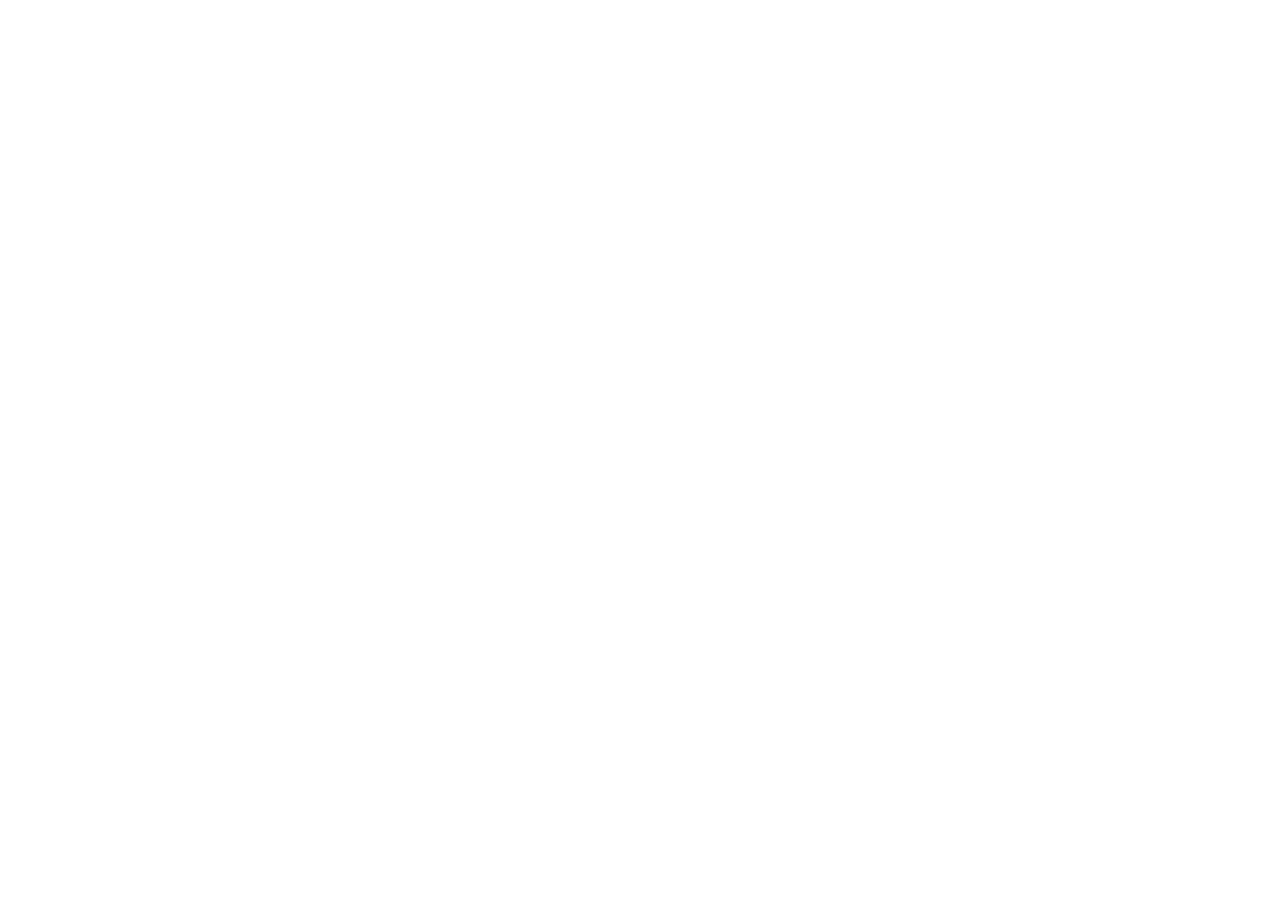
==== index.html @ 8c4c58df "index.html" ====
<!DOCTYPE html>
<html lang="en">
<head>
    <meta charset="UTF-8">
    <meta http-equiv="X-UA-Compatible" content="IE=edge">
    <meta name="viewport" content="width=device-width, initial-scale=1.0">
    <title>Electrical Cars, Solar and Clean Energy | Tesla</title>
</head>
<body>
    
</body>
</html>
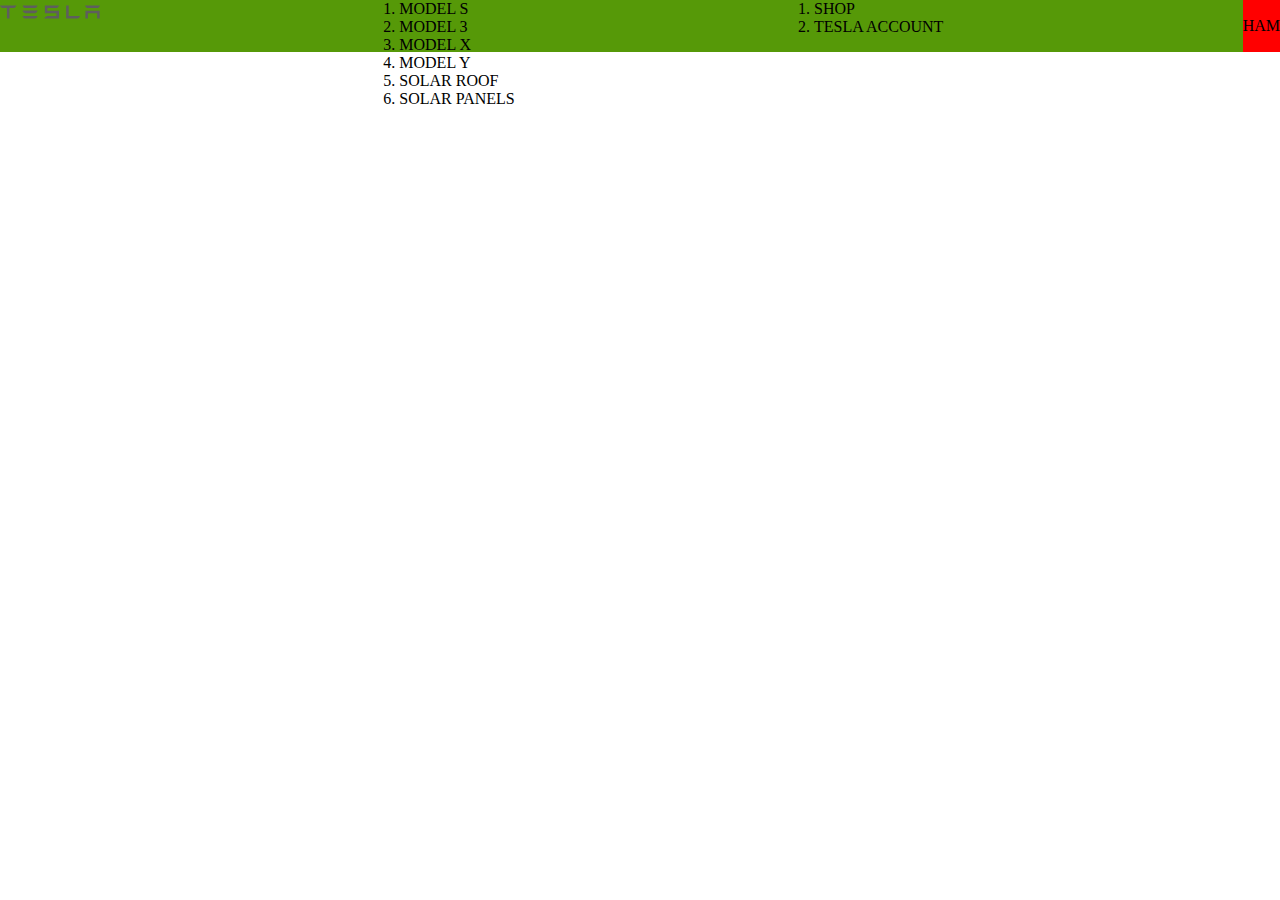
==== commit b51c409a: "changes" ====
--- a/index.html
+++ b/index.html
@@ -5,8 +5,30 @@
     <meta http-equiv="X-UA-Compatible" content="IE=edge">
     <meta name="viewport" content="width=device-width, initial-scale=1.0">
     <title>Electrical Cars, Solar and Clean Energy | Tesla</title>
+    <link rel="icon" href="assests/icons/tesla-motors-1.svg">
+    <link rel="stylesheet" href="style.css">
 </head>
 <body>
-    
+    <nav class="nav-container">
+        <img src="assests/images/tesla-9.svg" alt="tesla-logo" class="nav-logo" height="24px" width="100px" >
+        <ol class="nav-menu-middle">
+            <li class="nav-menu-middle-list-items">MODEL S</li>
+            <li class="nav-menu-middle-list-items">MODEL 3</li>
+            <li class="nav-menu-middle-list-items">MODEL X</li>
+            <li class="nav-menu-middle-list-items">MODEL Y</li>
+            <li class="nav-menu-middle-list-items">SOLAR ROOF</li>
+            <li class="nav-menu-middle-list-items">SOLAR PANELS</li>
+        </ol>
+        <ol class="nav-menu-right">
+            <li class="nav-menu-right-list-items">SHOP</li>
+            <li class="nav-menu-right-list-items">TESLA ACCOUNT</li>
+        </ol>
+        <div class="menu-btn">
+            <div class="burger-btn">HAM</div>
+        </div>
+
+
+
+    </nav>
 </body>
 </html>--- a/style.css
+++ b/style.css
@@ -0,0 +1,23 @@
+* {
+    box-sizing: border-box;
+    margin: 0;
+    padding: 0;
+}
+
+
+
+/* <-------NAVIGATION BAR------------->*/
+.nav-container{
+    display: flex;
+    background-color: rgb(86, 153, 8);
+    width: 100vw;
+    height: 52px; 
+    flex-direction: row;
+    justify-content: space-between;
+}
+.menu-btn {
+    display: flex;
+    justify-content: center;
+    align-items: center;
+    background-color:red;
+}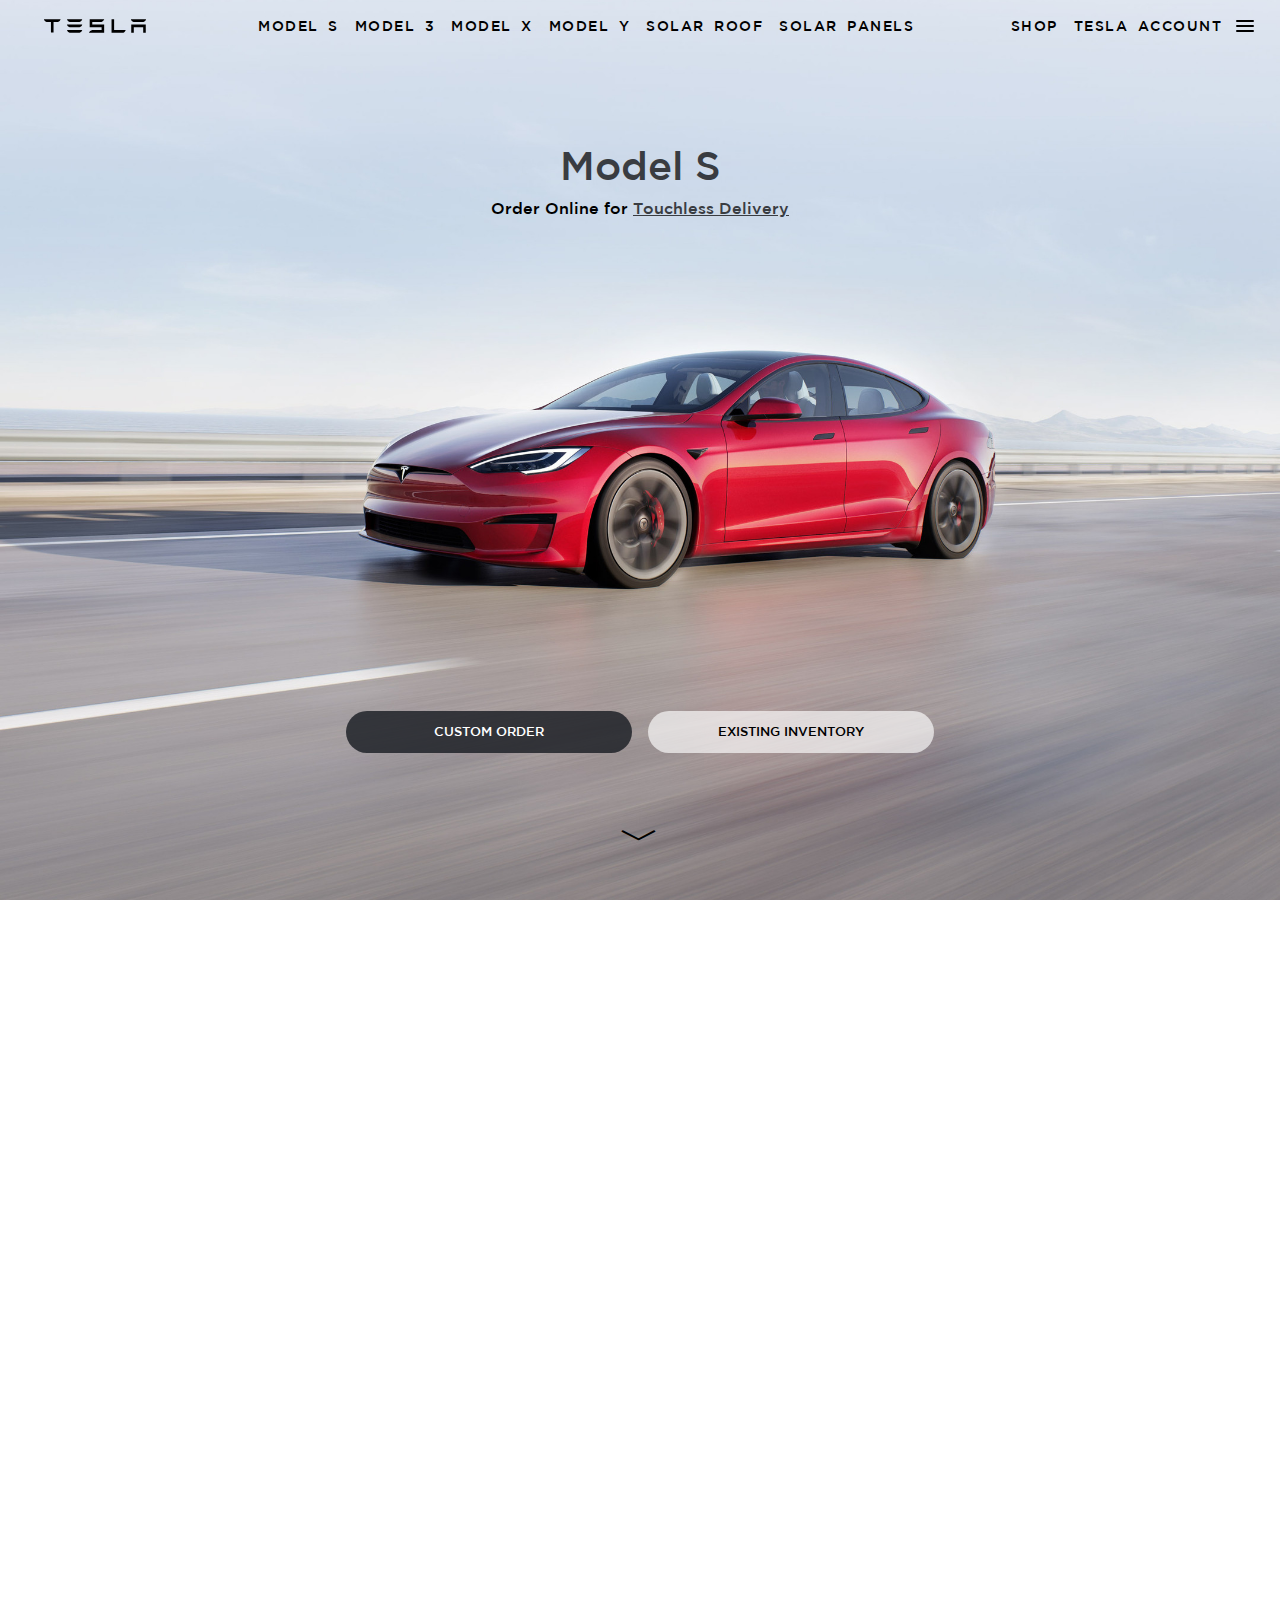
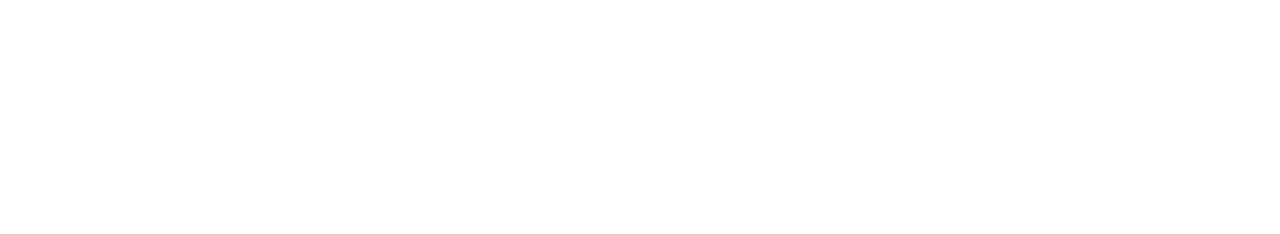
==== commit eb39ac60: "Changes" ====
--- a/index.html
+++ b/index.html
@@ -7,28 +7,66 @@
     <title>Electrical Cars, Solar and Clean Energy | Tesla</title>
     <link rel="icon" href="assests/icons/tesla-motors-1.svg">
     <link rel="stylesheet" href="style.css">
+    <script src="app.js"></script>
 </head>
 <body>
+   <section class="section" id="section1">
     <nav class="nav-container">
-        <img src="assests/images/tesla-9.svg" alt="tesla-logo" class="nav-logo" height="24px" width="100px" >
+        <img src="assests/images/Tesla,_Inc.-Wordmark-Black-Logo.wine.svg" alt="tesla-logo" class="nav-logo" height="20px" width="150px" >
         <ol class="nav-menu-middle">
-            <li class="nav-menu-middle-list-items">MODEL S</li>
-            <li class="nav-menu-middle-list-items">MODEL 3</li>
-            <li class="nav-menu-middle-list-items">MODEL X</li>
-            <li class="nav-menu-middle-list-items">MODEL Y</li>
-            <li class="nav-menu-middle-list-items">SOLAR ROOF</li>
-            <li class="nav-menu-middle-list-items">SOLAR PANELS</li>
+            <li class="nav-menu-list-items">MODEL S</li>
+            <li class="nav-menu-list-items">MODEL 3</li>
+            <li class="nav-menu-list-items">MODEL X</li>
+            <li class="nav-menu-list-items">MODEL Y</li>
+            <li class="nav-menu-list-items">SOLAR ROOF</li>
+            <li class="nav-menu-list-items">SOLAR PANELS</li>
         </ol>
         <ol class="nav-menu-right">
-            <li class="nav-menu-right-list-items">SHOP</li>
-            <li class="nav-menu-right-list-items">TESLA ACCOUNT</li>
+            <li class="nav-menu-list-items">SHOP</li>
+            <li class="nav-menu-list-items">TESLA ACCOUNT</li>
         </ol>
         <div class="menu-btn">
-            <div class="burger-btn">HAM</div>
+            <div class="burger-btn" id="ham-btn" onclick="clicked()"></div>
         </div>
 
 
 
     </nav>
+    <div class="wrapper">
+        <div class="headings">
+        <h3 class="header">Model S</h3>
+        <p class="sub-header">Order Online for <a> Touchless Delivery </a></p>
+    </div>
+        <div class="bottom-container">
+            <button class="button" id="button1">
+                CUSTOM ORDER
+            </button><button class="button" id="button2">
+                EXISTING INVENTORY
+            </button>
+            
+        </div>
+        <div class="arrow"><p>&#xfe40;</p></div>
+        
+    </div>
+    <nav class="nav-container-secondary">
+        <ol class="nav-menu-secondary">
+            <li class="nav-menu-list-items-secondary">EXISTING INVENTORY</li>
+            <li class="nav-menu-list-items-secondary">USED INVENTORY</li>
+            <li class="nav-menu-list-items-secondary">TRADE-IN</li>
+            <li class="nav-menu-list-items-secondary">CYBERTRUCK</li>
+            <li class="nav-menu-list-items-secondary">ROADSTER</li>
+            <li class="nav-menu-list-items-secondary">SEMI</li>
+            <li class="nav-menu-list-items-secondary">CHARGING</li>
+            <li class="nav-menu-list-items-secondary">POWERWALL</li>
+            <li class="nav-menu-list-items-secondary">COMMERCIAL SOLAR</li>
+            <li class="nav-menu-list-items-secondary">TEST DRIVE</li>
+            <li class="nav-menu-list-items-secondary">FIND US</li>
+            <li class="nav-menu-list-items-secondary">SUPPORT</li>
+            <li class="nav-menu-list-items-secondary">INDIA</li>
+        </ol>
+
+    </nav>
+    
+</section>
 </body>
 </html>--- a/style.css
+++ b/style.css
@@ -2,22 +2,305 @@
     box-sizing: border-box;
     margin: 0;
     padding: 0;
-}
+    font-family: Gotham-Medium;  
+}
+body {
+    overflow-x: hidden;
+}
+html{
+    overflow-x: hidden;
+}
+
+@font-face{
+    font-family: Gotham-Medium;
+    src: url("assests/Gotham Medium Regular.ttf");
+}
+
 
 
 
 /* <-------NAVIGATION BAR------------->*/
 .nav-container{
     display: flex;
-    background-color: rgb(86, 153, 8);
+    background-color: transparent;
     width: 100vw;
     height: 52px; 
     flex-direction: row;
     justify-content: space-between;
+    align-items: center;
+    padding-left: 20px;
+    padding-right: 20px;
+    
+
 }
 .menu-btn {
     display: flex;
     justify-content: center;
     align-items: center;
-    background-color:red;
-}+    background-color:transparent;
+    cursor: pointer;
+    transition: all .5s ease-in-out;
+    width: 30px;
+    height: 30px;
+}
+.burger-btn {
+    width: 18px;
+    height: 2px;
+    background-color: black;
+    border-radius: 10px;
+    transition: all .45s ease-in-out;
+    z-index: 10;
+    
+}
+
+.burger-btn::before,.burger-btn::after {
+    content: '';
+    position: absolute;
+    width: 18px;
+    height: 2px;
+    background-color:black;
+    border-radius: 10px;
+    transition: all .45s ease-in-out;
+    z-index:10;
+    
+}
+.burger-btn::before {
+    transform: translateY(-5px);
+    z-index: 10;
+
+}
+.burger-btn::after {
+    transform: translateY(5px);
+    z-index: 10;
+}
+/* <-----ANIMATION------> */
+.menu-btn.open .burger-btn{
+    transform: translateX(-50px);
+    background: transparent;
+}
+.menu-btn.open .burger-btn::before{
+    transform: rotate(45deg) translate(35px, -35px);
+}
+.menu-btn.open .burger-btn::after{
+    transform: rotate(-45deg) translate(35px,35px);
+}
+/* <--------NAV-LINKS----------> */
+.nav-menu-middle,.nav-menu-right {
+   list-style-type: none;
+   display: flex;
+   
+   
+}
+.nav-menu-list-items {
+    margin-left: 0.5rem;
+    margin-right: 0.5rem;
+    font-size:14px;
+    cursor: pointer;
+   letter-spacing: 1.5px;
+   word-spacing: 4px;
+   
+
+}
+.nav-menu-middle {
+    flex-grow: 1;
+    justify-content: center;
+    
+    
+}
+
+.nav-container-secondary {
+    height: 103vh;
+    width: 312px;
+    margin-left: 0px;
+    z-index: 1;
+    position:absolute;
+    text-align: left;
+    float: right;
+    align-items: center;
+    position: relative;
+    top: -103vh;
+    transform: translateX(100%);
+    transition: all 0.2s ease-in-out;
+    overflow-x: hidden;
+    background-color: white;
+    padding-top: 52px;
+
+    
+}
+.nav-menu-list-items-secondary {
+    font-size:14px;
+    cursor: pointer;
+    list-style-type: none;
+    width: 251px;
+    padding-left: 10px;
+    padding-right: 10px;
+    padding-top: 20px;
+    padding-bottom: 20px;
+    border-bottom: 1px solid rgba(0, 0, 0, 0.253);
+    align-self: center;
+    float: right;
+    margin-right: 10%;
+    
+    
+}
+/* <--------NAVMENU-RESPONSE---------> */
+@media (max-width:1200px) {
+    .nav-menu-list-items {
+        display: none;
+    }
+}
+
+
+/* <-----BACKGROUND---------> */
+.section {
+    width: 100vw;
+    height: 100vh;
+    /* background-color: green; */
+}
+#section1 {
+    background-image: url(assests/images/car1.png);
+    background-position: center;
+    background-size: cover;
+
+}
+
+.wrapper {
+    width: 100vw;
+    height: 95vh;
+    display: flex;
+    flex-direction:column;
+    align-items: center;
+    justify-content:space-around;
+    text-align: center;
+}
+.headings {
+    font-family: Gotham-Medium;
+    flex-grow: 1;
+    margin-top: 90px;
+}
+h3 {
+    font-size: 40px;
+    color: #393C41;
+    padding-bottom: 10px;
+    font-weight: 100;
+}
+wrapper>p {
+    color: #5C5E62;
+    padding-bottom: 10px;
+    font-weight: 100;
+    
+}
+p>a {
+    text-decoration: underline;
+    color: #393C41;
+    cursor: pointer;
+}
+.bottom-container {
+    position: relative;
+    bottom: 10vh;
+    width: 47.16%;
+    height: 7%;
+    align-content: center;
+    align-items: center;
+    justify-content: center;
+    display: flex;
+    flex-direction:row;
+}
+.button {
+    width: 100%;
+    height: 71.42%;
+    /*  width: 272px;
+    height: 40px; */
+    padding-top: 5px;
+    padding-bottom: 5px;
+    padding-right: 40px;
+    padding-left: 40px;
+    margin: 8px;
+    border-radius: 60px;
+    border: none;
+    cursor: pointer;
+    font-size: 80%;
+}
+.arrow
+{
+    position: relative;
+    bottom: 40px;
+    cursor: pointer;
+    font-size: 40px;
+    text-align: center;
+    animation: bouncing 1.5s infinite forwards ;
+}
+#button1 {
+    background-color: #171A20CC;
+    color: white;
+}
+#button2 {
+    background-color: #FFFFFFA6;
+    color:black;
+}
+@keyframes bouncing {
+    0%, 20%, 50%, 80%, 100% {
+        transform: translateY(0);
+    }
+    40% {
+        transform: translateY(5px);
+    }
+    60% {
+        transform: translateY(3px);
+    }
+    
+}
+@media (max-width:900px) and (min-width:375px) {
+    #section1 {
+        background-size:cover;
+        background-repeat: no-repeat;
+        background-position: center;
+        
+        
+    }
+    .bottom-container {
+        width: 90vw;
+    }
+    .button {
+        width: 100vw;
+        padding: 0;
+        margin: 1.25vw;
+    }
+}
+@media (min-width:450px) and (max-width:900px) {
+    .bottom-container {
+        width: 90vw;
+    }
+    .button {
+        width: 100vw;
+        padding: 0;
+        margin: 1.25vw;
+    }
+}
+@media (min-width:900px) and (max-width:1200px) {
+    .bottom-container {
+        width: 70vw;
+    }
+    .button {
+        width: 100vw;
+        padding: 0;
+        margin: 1.25vw;
+    }
+}
+@media (max-width:450px) {
+    #section1 {
+        background-size: 50em;
+        background-position: center;
+        background-position-x: -13.5em;
+        background-repeat: no-repeat;
+    }
+    .bottom-container {
+        width: 100vw;
+    }
+    .button {
+        width: 100vw;
+        padding: 0;
+        margin: 1.25vw;
+        font-size: 10px;
+    }
+}
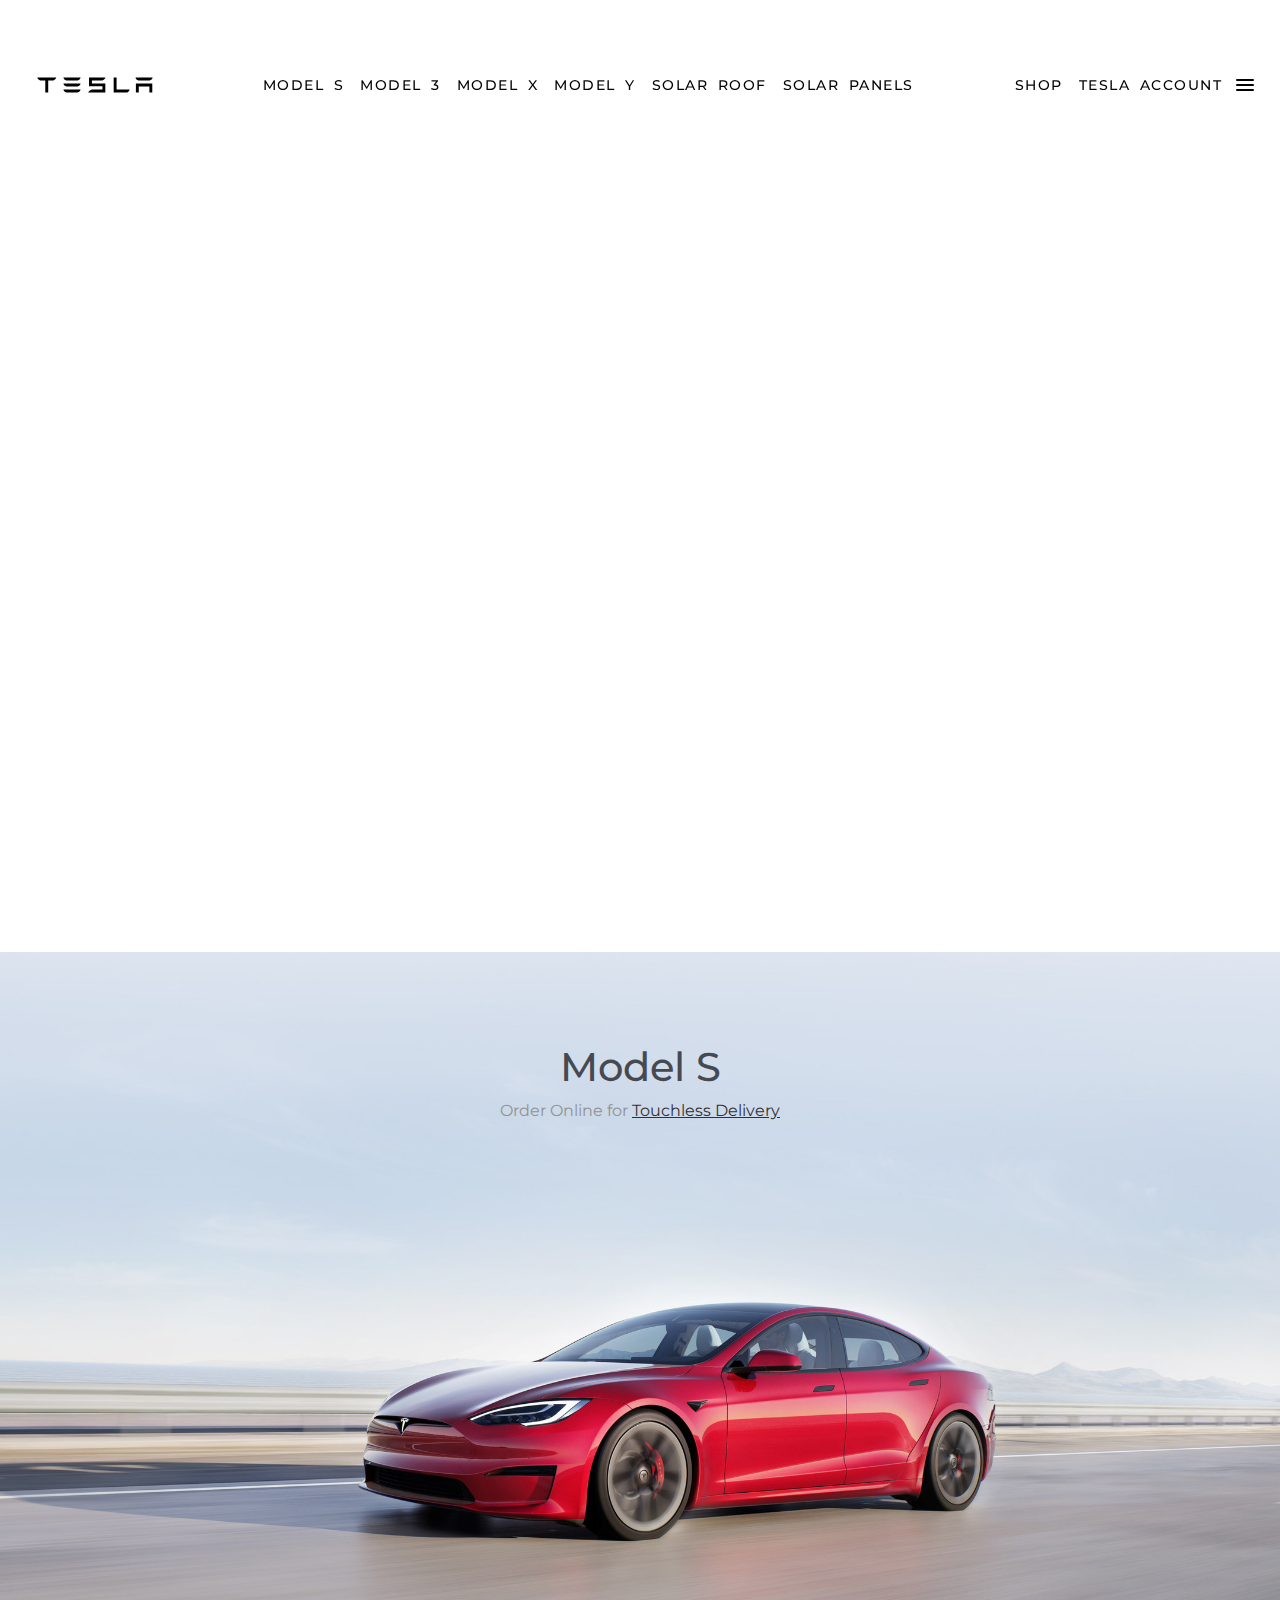
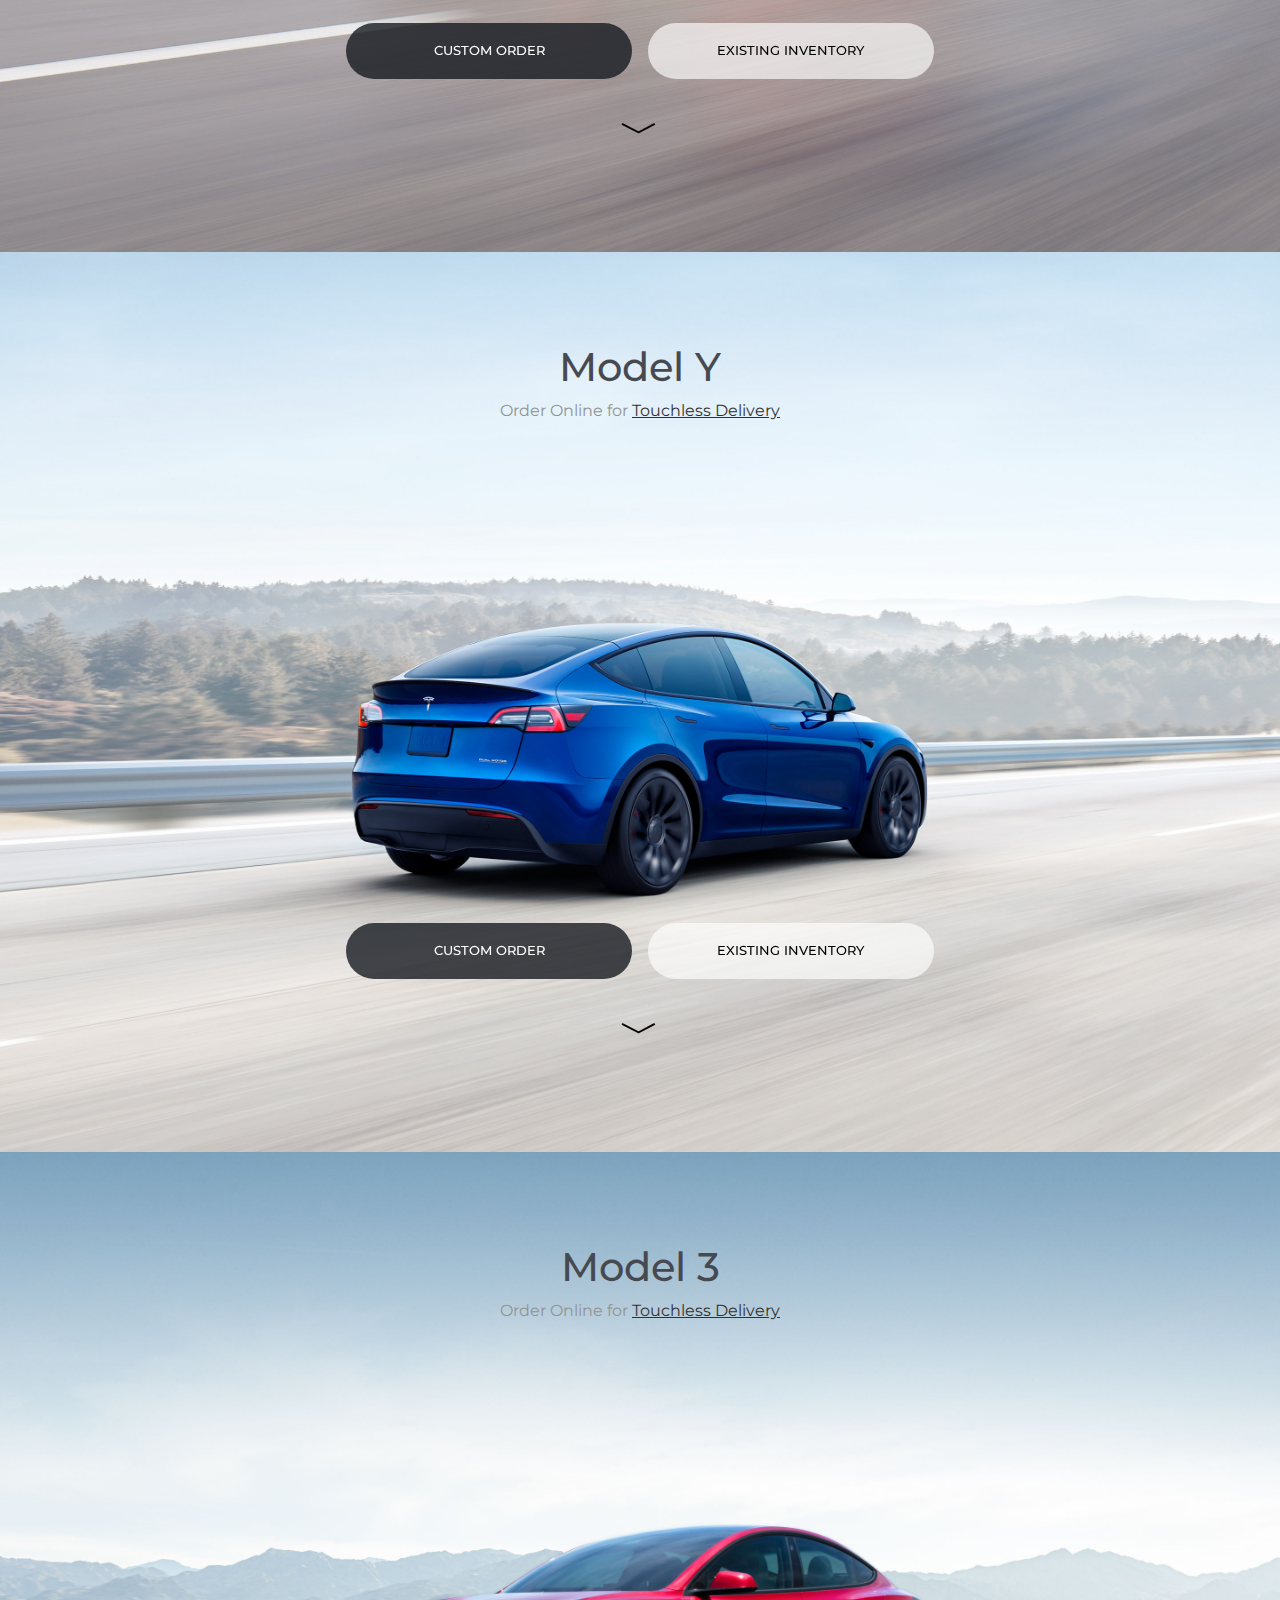
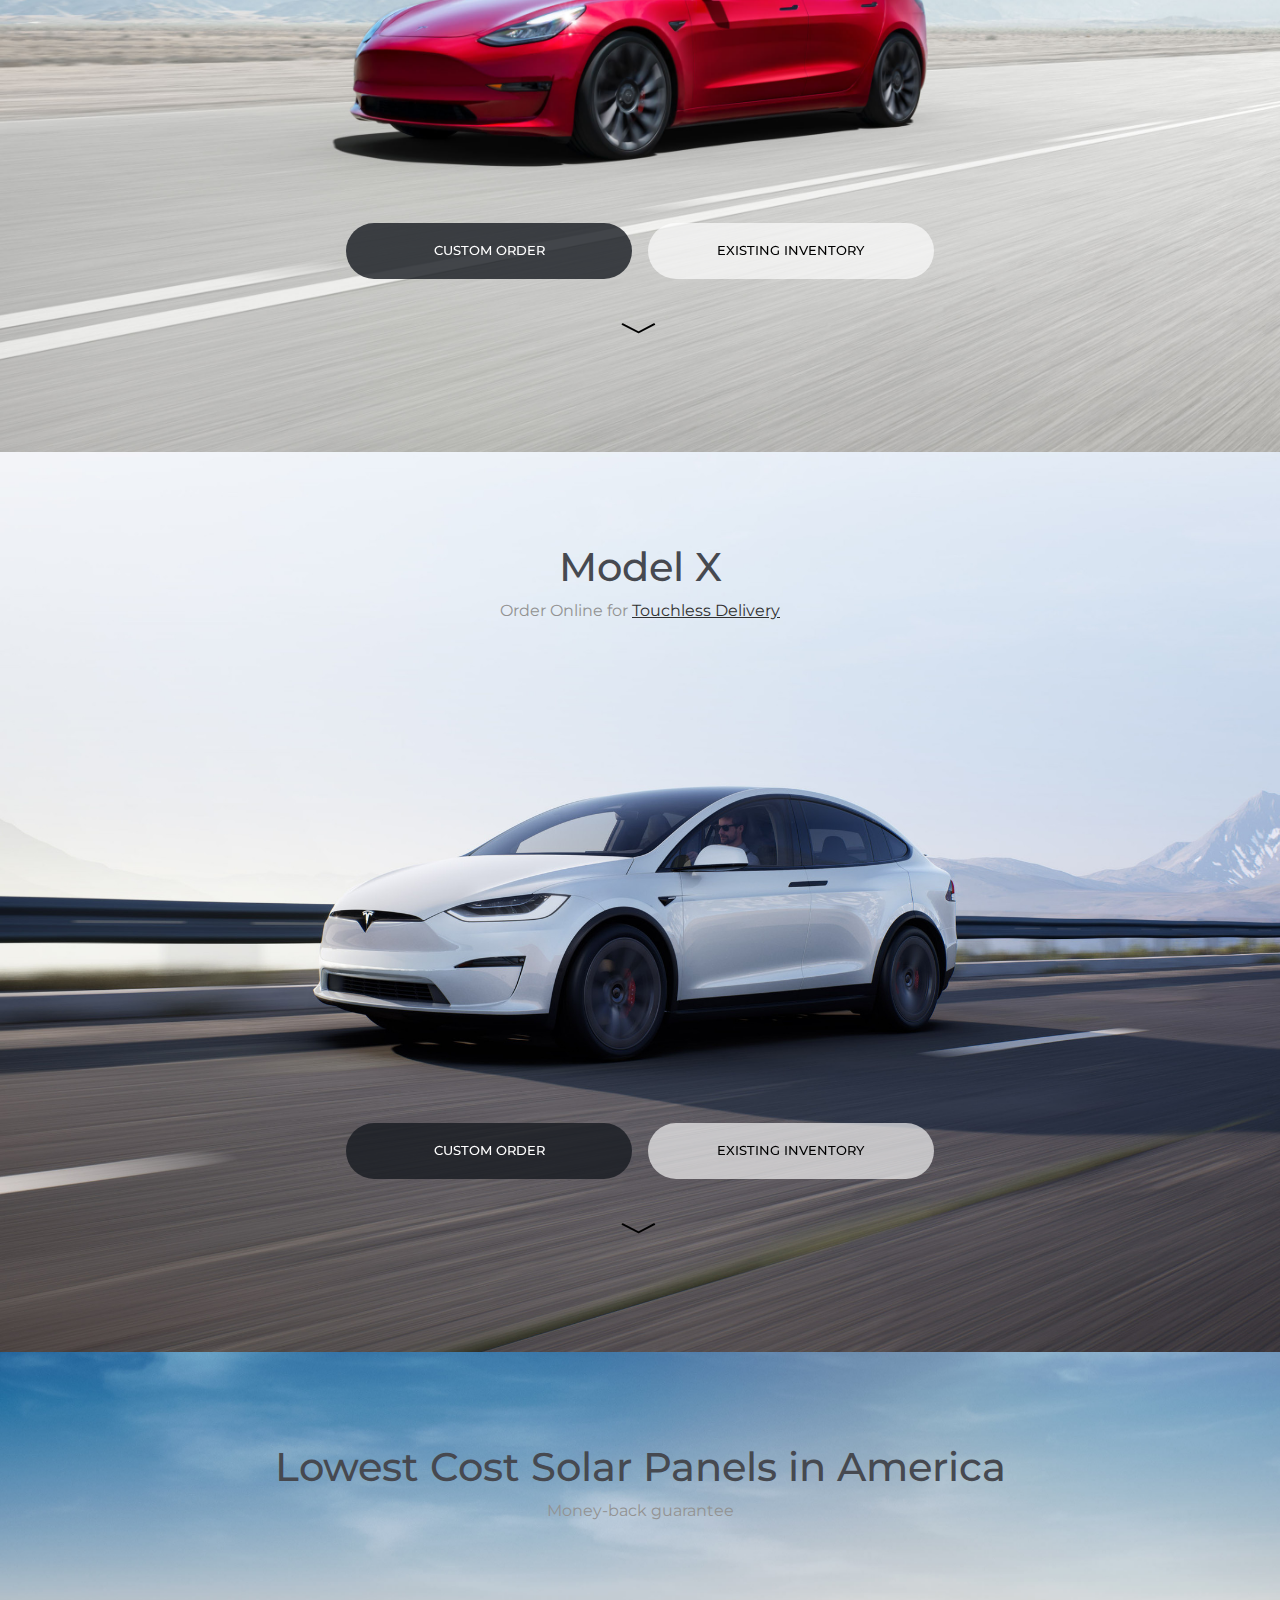
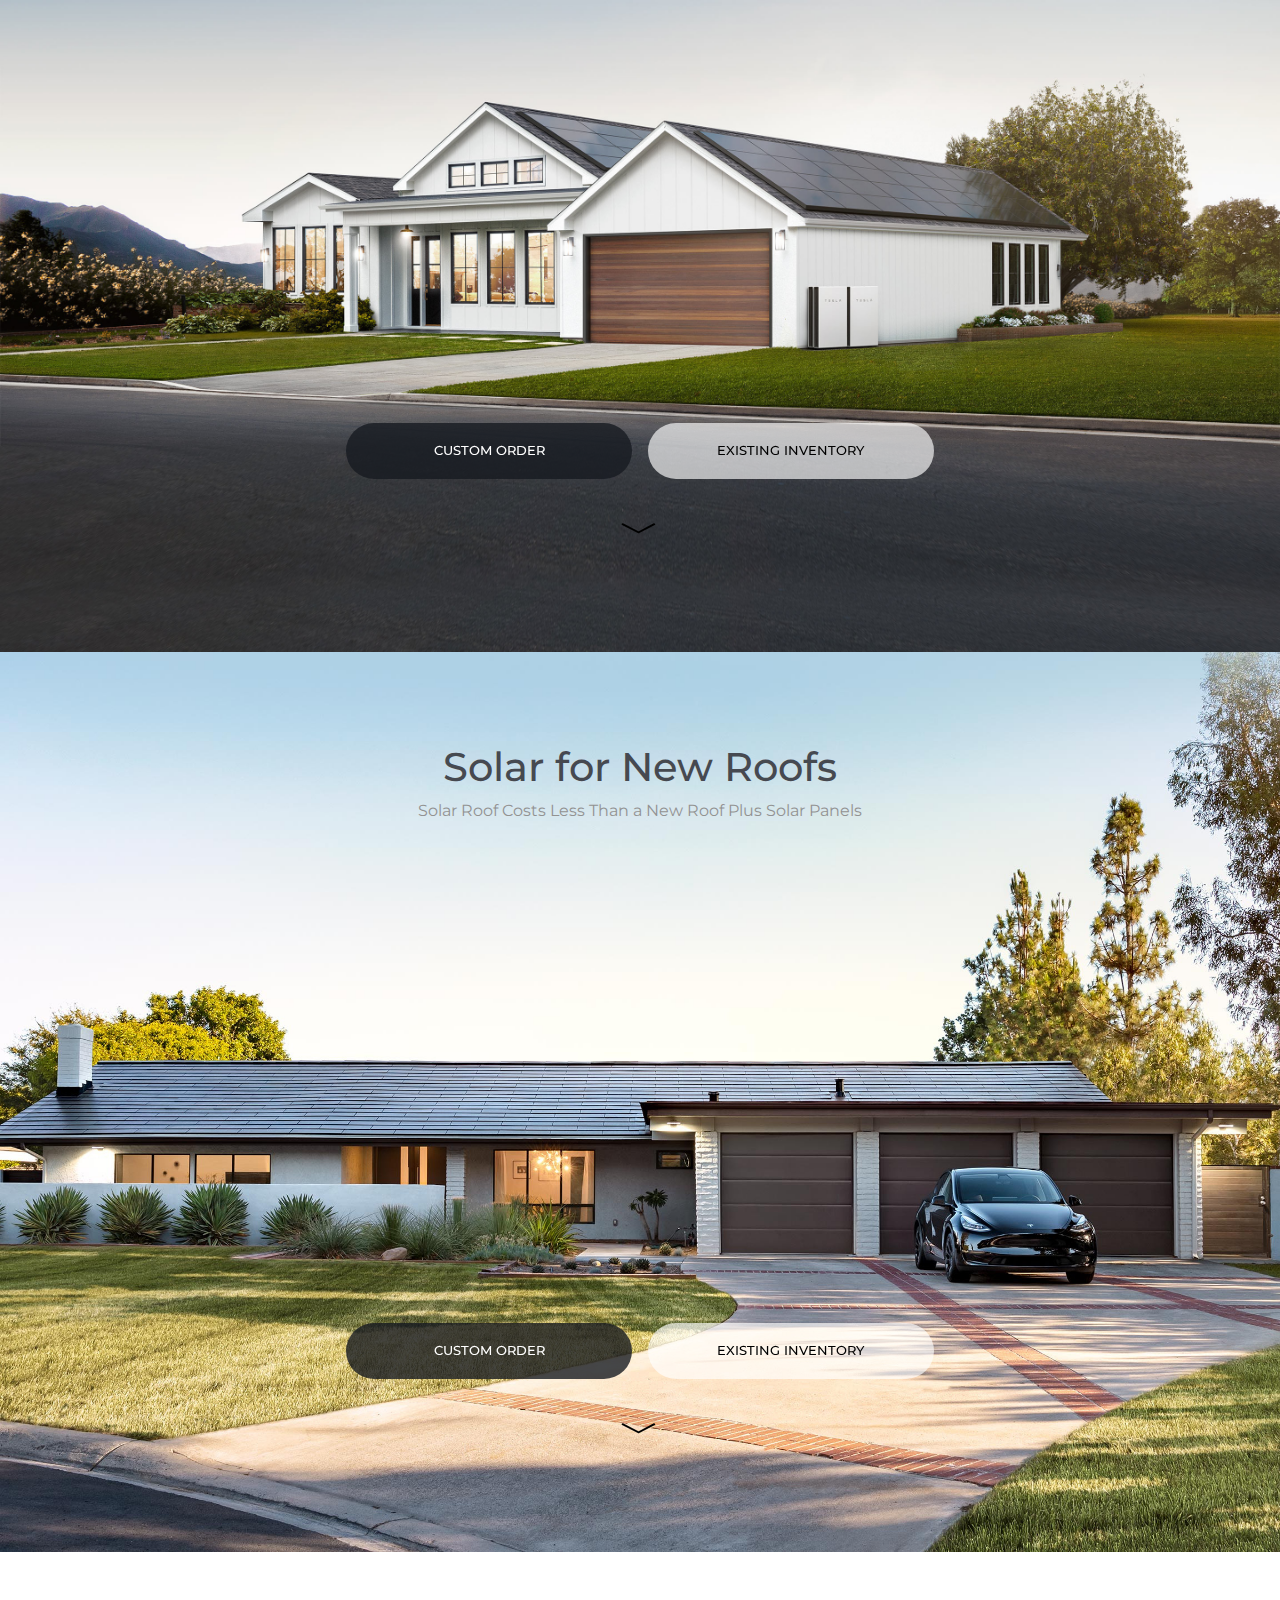
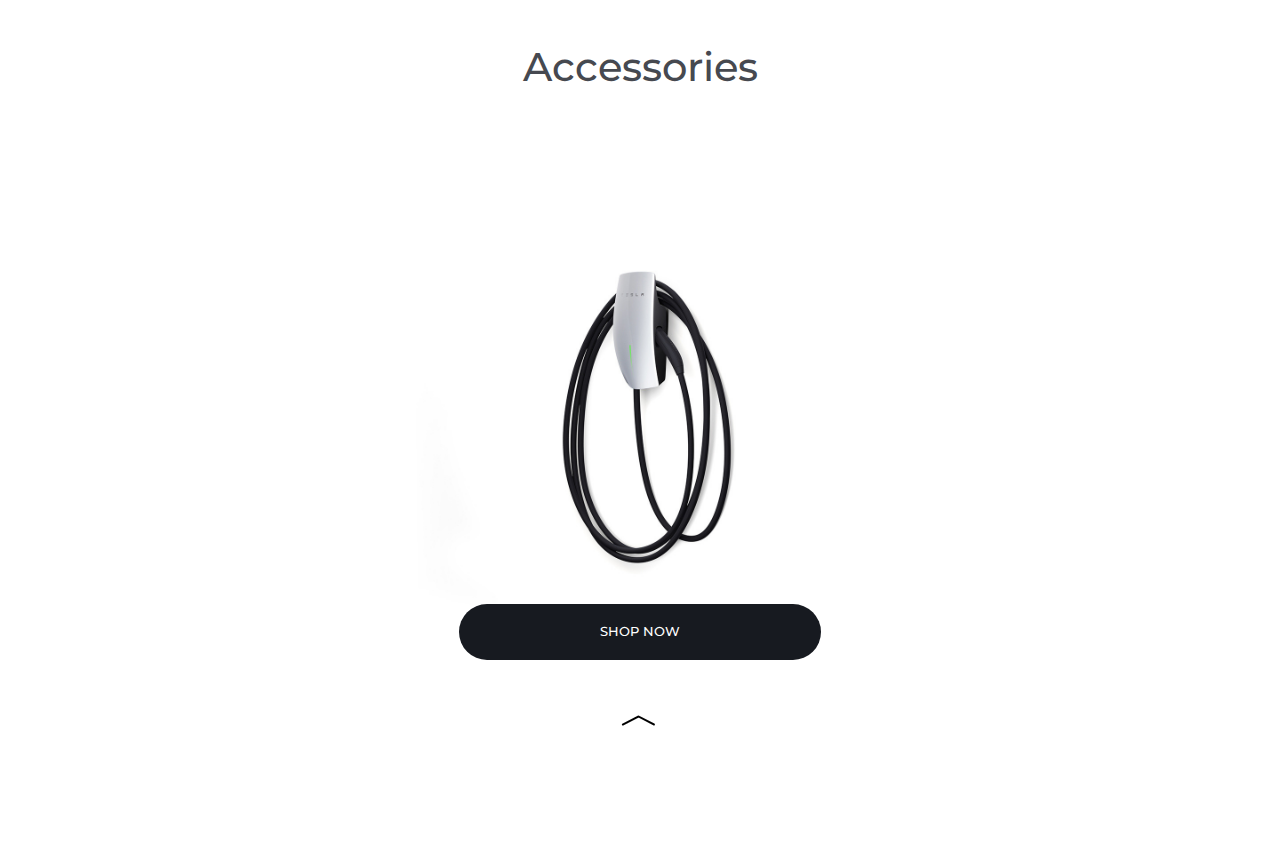
==== commit a8d36ac2: "changes" ====
--- a/index.html
+++ b/index.html
@@ -7,66 +7,240 @@
     <title>Electrical Cars, Solar and Clean Energy | Tesla</title>
     <link rel="icon" href="assests/icons/tesla-motors-1.svg">
     <link rel="stylesheet" href="style.css">
-    <script src="app.js"></script>
+    <link rel="preconnect" href="https://fonts.gstatic.com">
+    <link rel="preconnect" href="https://fonts.gstatic.com">
+    <link href="https://fonts.googleapis.com/css2?family=Montserrat:wght@100;400;500;600;800&display=swap" rel="stylesheet">    
+    <script src="app2.js"></script>
 </head>
 <body>
-   <section class="section" id="section1">
-    <nav class="nav-container">
-        <img src="assests/images/Tesla,_Inc.-Wordmark-Black-Logo.wine.svg" alt="tesla-logo" class="nav-logo" height="20px" width="150px" >
-        <ol class="nav-menu-middle">
-            <li class="nav-menu-list-items">MODEL S</li>
-            <li class="nav-menu-list-items">MODEL 3</li>
-            <li class="nav-menu-list-items">MODEL X</li>
-            <li class="nav-menu-list-items">MODEL Y</li>
-            <li class="nav-menu-list-items">SOLAR ROOF</li>
-            <li class="nav-menu-list-items">SOLAR PANELS</li>
-        </ol>
-        <ol class="nav-menu-right">
-            <li class="nav-menu-list-items">SHOP</li>
-            <li class="nav-menu-list-items">TESLA ACCOUNT</li>
-        </ol>
-        <div class="menu-btn">
-            <div class="burger-btn" id="ham-btn" onclick="clicked()"></div>
-        </div>
-
-
-
-    </nav>
     <div class="wrapper">
-        <div class="headings">
-        <h3 class="header">Model S</h3>
-        <p class="sub-header">Order Online for <a> Touchless Delivery </a></p>
-    </div>
-        <div class="bottom-container">
-            <button class="button" id="button1">
-                CUSTOM ORDER
-            </button><button class="button" id="button2">
-                EXISTING INVENTORY
-            </button>
-            
-        </div>
-        <div class="arrow"><p>&#xfe40;</p></div>
-        
-    </div>
-    <nav class="nav-container-secondary">
-        <ol class="nav-menu-secondary">
-            <li class="nav-menu-list-items-secondary">EXISTING INVENTORY</li>
-            <li class="nav-menu-list-items-secondary">USED INVENTORY</li>
-            <li class="nav-menu-list-items-secondary">TRADE-IN</li>
-            <li class="nav-menu-list-items-secondary">CYBERTRUCK</li>
-            <li class="nav-menu-list-items-secondary">ROADSTER</li>
-            <li class="nav-menu-list-items-secondary">SEMI</li>
-            <li class="nav-menu-list-items-secondary">CHARGING</li>
-            <li class="nav-menu-list-items-secondary">POWERWALL</li>
-            <li class="nav-menu-list-items-secondary">COMMERCIAL SOLAR</li>
-            <li class="nav-menu-list-items-secondary">TEST DRIVE</li>
-            <li class="nav-menu-list-items-secondary">FIND US</li>
-            <li class="nav-menu-list-items-secondary">SUPPORT</li>
-            <li class="nav-menu-list-items-secondary">INDIA</li>
-        </ol>
-
-    </nav>
-    
-</section>
+        <nav class="nav-container">
+            <svg xmlns="http://www.w3.org/2000/svg" height="100" width="150" viewBox="-41.8008 -9.08425 362.2736 54.5055"><path d="M238.077 14.382v21.912h7.027V21.705h25.575v14.589h7.022V14.42l-39.624-.038m6.244-7.088h27.02c3.753-.746 6.544-4.058 7.331-7.262h-41.681c.779 3.205 3.611 6.516 7.33 7.262m-27.526 29.014c3.543-1.502 5.449-4.1 6.179-7.14h-31.517l.02-29.118-7.065.02v36.238h32.383M131.874 7.196h24.954c3.762-1.093 6.921-3.959 7.691-7.136h-39.64v21.415h32.444v7.515l-25.449.02c-3.988 1.112-7.37 3.79-9.057 7.327l2.062-.038h39.415V14.355h-32.42V7.196m-61.603.069h27.011c3.758-.749 6.551-4.058 7.334-7.265H62.937c.778 3.207 3.612 6.516 7.334 7.265m0 14.322h27.011c3.758-.741 6.551-4.053 7.334-7.262H62.937c.778 3.21 3.612 6.521 7.334 7.262m0 14.717h27.011c3.758-.747 6.551-4.058 7.334-7.263H62.937c.778 3.206 3.612 6.516 7.334 7.263M0 .088c.812 3.167 3.554 6.404 7.316 7.215h11.37l.58.229v28.691h7.1V7.532l.645-.229h11.38c3.804-.98 6.487-4.048 7.285-7.215v-.07H0v.07"/></svg>
+            <ol class="nav-menu-middle">
+                <li class="nav-menu-list-items">MODEL S</li><br>
+                <li class="nav-menu-list-items">MODEL 3</li><br>
+                <li class="nav-menu-list-items">MODEL X</li><br>
+                <li class="nav-menu-list-items">MODEL Y</li><br>
+                <li class="nav-menu-list-items">SOLAR ROOF</li><br>
+                <li class="nav-menu-list-items">SOLAR PANELS</li><br>
+            </ol>
+            <ol class="nav-menu-right">
+                <li class="nav-menu-list-items">SHOP</li><br>
+                <li class="nav-menu-list-items">TESLA ACCOUNT</li><br>
+            </ol>
+            <div class="menu-btn">
+                <div class="burger-btn" id="ham-btn" onclick="clicked()"></div>
+            </div>
+            
+            
+            
+        </nav>
+
+
+
+        <div class="nav-container-secondary">
+            <ol class="nav-menu-secondary">
+                <!-- <li class="nav-menu-list-items-secondary" id="empty"></li> -->
+                <li class="nav-menu-list-items-secondary">EXISTING INVENTORY</li><br>
+                <li class="nav-menu-list-items-secondary">USED INVENTORY</li><br>
+                <li class="nav-menu-list-items-secondary">TRADE-IN</li><br>
+                <li class="nav-menu-list-items-secondary">CYBERTRUCK</li><br>
+                <li class="nav-menu-list-items-secondary">ROADSTER</li><br>
+                <li class="nav-menu-list-items-secondary">SEMI</li><br>
+                <li class="nav-menu-list-items-secondary">CHARGING</li><br>
+                <li class="nav-menu-list-items-secondary">POWERWALL</li><br>
+                <li class="nav-menu-list-items-secondary">COMMERCIAL SOLAR</li><br>
+                <li class="nav-menu-list-items-secondary">TEST DRIVE</li><br>
+                <li class="nav-menu-list-items-secondary">FIND US</li><br>
+                <li class="nav-menu-list-items-secondary">SUPPORT</li><br>
+                <li class="nav-menu-list-items-secondary">INDIA</li><br>
+            </ol>
+        
+        </div>
+    
+    
+    
+    
+    
+    <div class="section" id="section1">
+         
+        <div class="section-details">
+        <div class="headings">
+            <h3 class="header" id="header2">Model S</h3>
+            <p class="sub-header" id="subheader2">Order Online for <a> Touchless Delivery </a></p>
+        </div>
+            <div class="bottom-container" id="bottom-container2">
+                <div class='button-box'>
+                <button class="button" id="button1">
+                    CUSTOM ORDER
+                </button><button class="button" id="button2">
+                    EXISTING INVENTORY
+                </button>
+                
+            </div>
+            
+            </div>
+            <div class="arrow" id="arrow-section2"><p>&#xfe40;</p></div>
+    </div>
+
+        </div>
+
+
+    
+    <div class="section" id="section2">
+
+        <div class="section-details">
+        <div class="headings">
+            <h3 class="header" id="header2">Model Y</h3>
+            <p class="sub-header" id="subheader2">Order Online for <a> Touchless Delivery </a></p>
+        </div>
+        <div class="bottom-container" id="bottom-container2">
+            <div class='button-box'>
+            <button class="button" id="button1">
+                CUSTOM ORDER
+            </button><button class="button" id="button2">
+                EXISTING INVENTORY
+            </button>
+            
+        </div>
+        
+        </div>
+        <div class="arrow" id="arrow-section2"><p>&#xfe40;</p></div>
+            
+
+        </div>
+
+
+    </div>
+    <div class="section" id="section3">
+
+        <div class="section-details">
+
+        <div class="headings">
+            <h3 class="header" id="header2">Model 3</h3>
+            <p class="sub-header" id="subheader2">Order Online for <a> Touchless Delivery </a></p>
+        </div>
+        <div class="bottom-container" id="bottom-container2">
+            <div class='button-box'>
+            <button class="button" id="button1">
+                CUSTOM ORDER
+            </button><button class="button" id="button2">
+                EXISTING INVENTORY
+            </button>
+            
+        </div>
+        
+        </div>
+        <div class="arrow" id="arrow-section2"><p>&#xfe40;</p></div>
+            </div>
+
+    </div>
+    <div class="section" id="section4">
+
+        <div class="section-details">
+
+        <div class="headings">
+            <h3 class="header" id="header2">Model X</h3>
+            <p class="sub-header" id="subheader2">Order Online for <a> Touchless Delivery </a></p>
+        </div>
+        <div class="bottom-container" id="bottom-container2">
+            <div class='button-box'>
+            <button class="button" id="button1">
+                CUSTOM ORDER
+            </button><button class="button" id="button2">
+                EXISTING INVENTORY
+            </button>
+            
+        </div>
+        
+        </div>
+        <div class="arrow" id="arrow-section2"><p>&#xfe40;</p></div>
+            </div>
+
+    </div>
+    <div class="section" id="section5">
+
+        <div class="section-details">
+
+        <div class="headings">
+            <h3 class="header" id="header2">Lowest Cost Solar Panels in America</h3>
+            <p class="sub-header" id="subheader2">Money-back guarantee</p>
+        </div>
+        <div class="bottom-container" id="bottom-container2">
+            <div class='button-box'>
+            <button class="button" id="button1">
+                CUSTOM ORDER
+            </button><button class="button" id="button2">
+                EXISTING INVENTORY
+            </button>
+            
+        </div>
+        
+        </div>
+        <div class="arrow" id="arrow-section2"><p>&#xfe40;</p></div>
+
+
+            </div>
+
+
+    </div>
+    <div class="section" id="section6">
+
+        <div class="section-details">
+
+        <div class="headings">
+            <h3 class="header" id="header2">Solar for New Roofs</h3>
+            <p class="sub-header" id="subheader2">Solar Roof Costs Less Than a New Roof Plus Solar Panels</p>
+        </div>
+        <div class="bottom-container" id="bottom-container2">
+            <div class='button-box'>
+            <button class="button" id="button1">
+                CUSTOM ORDER
+            </button><button class="button" id="button2">
+                EXISTING INVENTORY
+            </button>
+            
+        </div>
+        
+        </div>
+        <div class="arrow" id="arrow-section2"><p>&#xfe40;</p></div>
+
+
+</div>
+
+
+    </div>
+    <div class="section" id="section7">
+
+
+        <div class="section-details">
+
+        <div class="headings">
+            <h3 class="header" id="header2">Accessories</h3>
+            <p class="sub-header" id="subheader2"></p>
+        </div>
+        <div class="bottom-container" id="bottom-container2">
+            <div class='button-box'>
+            <button class="button" id="button7">
+                SHOP NOW
+            </button>
+            
+        </div>
+        
+        </div>
+        <div class="arrow" id="arrow-section2" onclick="scrollto()"><p>&#xfe3f; </p></div>
+
+
+
+
+    </div>
+
+
+</div>
+
+
+
+
+</div>
 </body>
 </html>--- a/style.css
+++ b/style.css
@@ -2,25 +2,87 @@
     box-sizing: border-box;
     margin: 0;
     padding: 0;
-    font-family: Gotham-Medium;  
+    /* font-family: Montserrat;  */ 
+    font-family: 'Montserrat', sans-serif;
 }
 body {
+    scroll-snap-type: y mandatory;
+    scroll-snap-stop: always;
+    scroll-snap-points-y: repeat(100vh);
     overflow-x: hidden;
 }
-html{
-    overflow-x: hidden;
-}
-
-@font-face{
-    font-family: Gotham-Medium;
-    src: url("assests/Gotham Medium Regular.ttf");
-}
-
-
-
-
-/* <-------NAVIGATION BAR------------->*/
-.nav-container{
+html {
+    scroll-snap-type: y mandatory;
+    scroll-snap-stop: always;
+    scroll-snap-points-y: repeat(100vh);
+}
+
+
+
+
+
+.section {
+    width:100vw;
+    height: 100vh;
+    display:flex;
+}
+#section1 {
+    scroll-snap-align: start;
+    scroll-snap-stop: always;
+    background-image: url("assests/images/car1.png");
+    background-position: center;
+    background-size: cover;
+    
+}
+#section2 {
+    scroll-snap-align: start;
+    scroll-snap-stop: always;
+    background-image: url("assests/images/car2.png");
+    background-position: center;
+    background-size: cover;
+}
+#section3 {
+    
+    scroll-snap-align: start;
+    scroll-snap-stop: always;
+    background-image: url("assests/images/car3.png");
+    background-position: center;
+    background-size: cover;
+}
+#section4 {
+    
+    scroll-snap-align: start;
+    scroll-snap-stop: always;
+    background-image: url("assests/images/car4.png");
+    background-position: center;
+    background-size: cover;
+}
+#section5 {
+    scroll-snap-align: start;
+    scroll-snap-stop: always;
+    background-image: url("assests/images/house5.png");
+    background-position: center;
+    background-size: cover;
+}
+#section6 {
+    scroll-snap-align: start;
+    scroll-snap-stop: always;
+    background-image: url("assests/images/house6.png");
+    background-position: center;
+    background-size: cover;
+}
+#section7 {
+    scroll-snap-align: start;
+    scroll-snap-stop: always;
+    background-image: url("assests/images/accessories.png");
+    background-position: center;
+    background-size: cover;
+}
+
+/* <-------Navigation Bar-----------> */
+.nav-container {
+    position: sticky;
+    top: 0px;
     display: flex;
     background-color: transparent;
     width: 100vw;
@@ -30,8 +92,6 @@
     align-items: center;
     padding-left: 20px;
     padding-right: 20px;
-    
-
 }
 .menu-btn {
     display: flex;
@@ -42,6 +102,7 @@
     transition: all .5s ease-in-out;
     width: 30px;
     height: 30px;
+    z-index: 10;
 }
 .burger-btn {
     width: 18px;
@@ -50,6 +111,7 @@
     border-radius: 10px;
     transition: all .45s ease-in-out;
     z-index: 10;
+    position:relative;
     
 }
 
@@ -98,8 +160,9 @@
     cursor: pointer;
    letter-spacing: 1.5px;
    word-spacing: 4px;
-   
-
+   font-family: 'Montserrat', sans-serif;
+   font-weight: 500;
+   z-index: 1;
 }
 .nav-menu-middle {
     flex-grow: 1;
@@ -107,108 +170,109 @@
     
     
 }
-
-.nav-container-secondary {
-    height: 103vh;
-    width: 312px;
+/* <----------Nav Menu Secondary----------------> */
+/* nav-container-secondary {
+    height: 100vh;
+    width: 100vw;
     margin-left: 0px;
-    z-index: 1;
-    position:absolute;
+    z-index: 2;
     text-align: left;
-    float: right;
-    align-items: center;
-    position: relative;
-    top: -103vh;
+    align-items: center; 
     transform: translateX(100%);
     transition: all 0.2s ease-in-out;
     overflow-x: hidden;
     background-color: white;
     padding-top: 52px;
-
-    
+    
+
+    
+} */
+.nav-container-secondary {
+ float: right;
+ height: 100vh;
+ transform: translateX(100%);
+ position: relative;
+ top: 52px;
+overflow-x: hidden;
+transition: all 0.5s;
+position:sticky;
+    right: 0px;
+ 
 }
 .nav-menu-list-items-secondary {
     font-size:14px;
     cursor: pointer;
+    z-index: 1;
     list-style-type: none;
-    width: 251px;
-    padding-left: 10px;
-    padding-right: 10px;
+    padding-left: 20px;
+    padding-right: 100px;
     padding-top: 20px;
     padding-bottom: 20px;
     border-bottom: 1px solid rgba(0, 0, 0, 0.253);
     align-self: center;
     float: right;
-    margin-right: 10%;
-    
-    
-}
-/* <--------NAVMENU-RESPONSE---------> */
-@media (max-width:1200px) {
-    .nav-menu-list-items {
-        display: none;
-    }
-}
-
-
-/* <-----BACKGROUND---------> */
-.section {
-    width: 100vw;
-    height: 100vh;
-    /* background-color: green; */
-}
-#section1 {
-    background-image: url(assests/images/car1.png);
-    background-position: center;
-    background-size: cover;
-
-}
-
-.wrapper {
-    width: 100vw;
-    height: 95vh;
-    display: flex;
-    flex-direction:column;
-    align-items: center;
-    justify-content:space-around;
-    text-align: center;
-}
+    width:100%;
+    background-color: white;
+    overflow-x: hidden;
+    
+   
+}
+.nav-menu-secondary {
+  /*   position: relative;
+    top: 52px; */
+    overflow-x: hidden;
+    z-index: 100;
+}
+/* <------------SECTION 2------------> */
 .headings {
-    font-family: Gotham-Medium;
+    font-family: Montserrat;
     flex-grow: 1;
     margin-top: 90px;
+    color:#929292;
 }
 h3 {
     font-size: 40px;
-    color: #393C41;
+    color: #464950;
+    padding-bottom: 10px;
+    font-weight: 500;
+    /* text-align: center; */
+}
+wrapper>p {
+    color: #929292;
     padding-bottom: 10px;
     font-weight: 100;
-}
-wrapper>p {
-    color: #5C5E62;
-    padding-bottom: 10px;
-    font-weight: 100;
     
 }
 p>a {
     text-decoration: underline;
-    color: #393C41;
+    color: #313131;
     cursor: pointer;
 }
 .bottom-container {
     position: relative;
-    bottom: 10vh;
-    width: 47.16%;
-    height: 7%;
+    top: 55vh;
+    width: 100vw;
+    height: 10vh;
     align-content: center;
     align-items: center;
     justify-content: center;
     display: flex;
     flex-direction:row;
+
+    
+
+
+}
+.button-box{
+    width: 47.16%;
+    height: 100%;
+    display: flex;
+    text-align:center;
+    justify-content:center;
 }
 .button {
     width: 100%;
-    height: 71.42%;
+    height: 62%;
     /*  width: 272px;
     height: 40px; */
     padding-top: 5px;
@@ -220,15 +284,24 @@
     border: none;
     cursor: pointer;
     font-size: 80%;
+    font-weight: 500;
+    
+}
+#button7 {
+    width:60%;
+    background-color:#171a20 ;
+    color: white;
 }
 .arrow
 {
-    position: relative;
-    bottom: 40px;
+
     cursor: pointer;
     font-size: 40px;
     text-align: center;
     animation: bouncing 1.5s infinite forwards ;
+    text-align:center;
+    position: relative;
+    top: 55vh
 }
 #button1 {
     background-color: #171A20CC;
@@ -250,6 +323,15 @@
     }
     
 }
+/* <---------SECTION-DETAILS-----------> */
+.section-details {
+    justify-content: center;
+    justify-self: center;
+    align-items: center;
+    text-align:center;
+    width:100vw;
+}
+/* <----------Response------------> */
 @media (max-width:900px) and (min-width:375px) {
     #section1 {
         background-size:cover;
@@ -259,35 +341,74 @@
         
     }
     .bottom-container {
-        width: 90vw;
+        width: 75vw;
     }
     .button {
         width: 100vw;
         padding: 0;
         margin: 1.25vw;
     }
+    .nav-container-secondary {
+        z-index: 100;
+    }
 }
 @media (min-width:450px) and (max-width:900px) {
     .bottom-container {
-        width: 90vw;
+        width: 100vw;
+        /* background-color:blue; */
     }
     .button {
         width: 100vw;
         padding: 0;
         margin: 1.25vw;
     }
+    .button-box{
+        width: 80%;
+        height: 90%;
+        display: flex;
+    }
+    .nav-container-secondary {
+        z-index: 100;
+    }
 }
 @media (min-width:900px) and (max-width:1200px) {
     .bottom-container {
-        width: 70vw;
+        width: 100vw;
+        /* background-color:yellow; */
+       
     }
     .button {
-        width: 100vw;
+        width: 100%;
         padding: 0;
         margin: 1.25vw;
     }
+    .button-box{
+        width: 60%;
+        height: 90%;
+        display: flex;
+    }
+    .nav-container-secondary {
+        z-index: 100;
+    }
 }
 @media (max-width:450px) {
+    body {
+        overflow-x: hidden;
+        /* scroll-snap-type: y mandatory;
+        scroll-snap-stop: always;
+        scroll-snap-points-y: repeat(100vh); */
+        
+    }
+    html{
+       /*  overflow-x: hidden; */
+        /* scroll-snap-type: y mandatory;
+        scroll-snap-stop: always;
+        scroll-snap-points-y: repeat(100vh); */
+    }
+    .wrapper {
+        overflow-x: hidden;
+    }
+    
     #section1 {
         background-size: 50em;
         background-position: center;
@@ -295,12 +416,25 @@
         background-repeat: no-repeat;
     }
     .bottom-container {
+        width: 100%;
+    }
+    .button-box{
         width: 100vw;
     }
     .button {
-        width: 100vw;
-        padding: 0;
-        margin: 1.25vw;
-        font-size: 10px;
-    }
-}
+        width: 95%;
+        height: 55%;
+        font-size: 12px;
+    }
+    .nav-container-secondary {
+        position: block;
+    left: 35vw;
+    bottom: 39vh; 
+    z-index: 100;
+    }
+}
+@media (max-width:1200px) {
+    .nav-menu-list-items {
+        display: none;
+    }
+}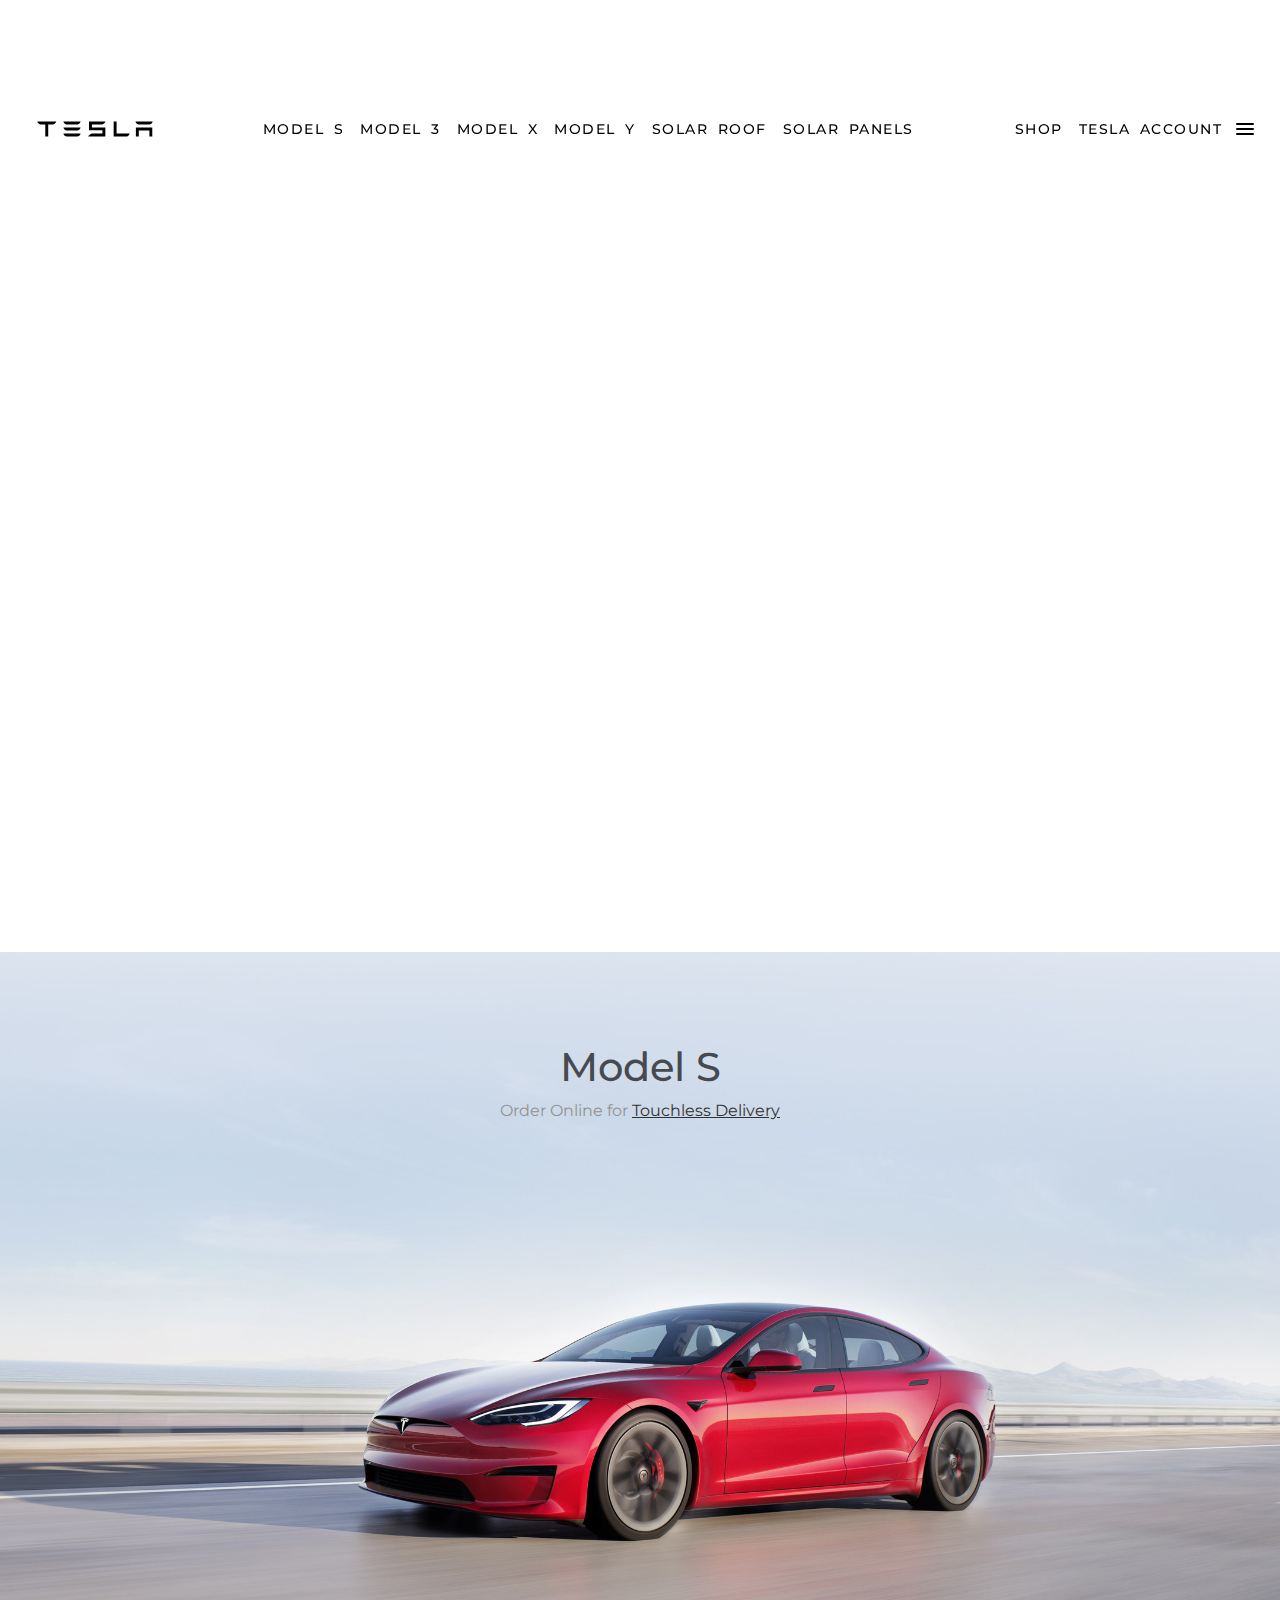
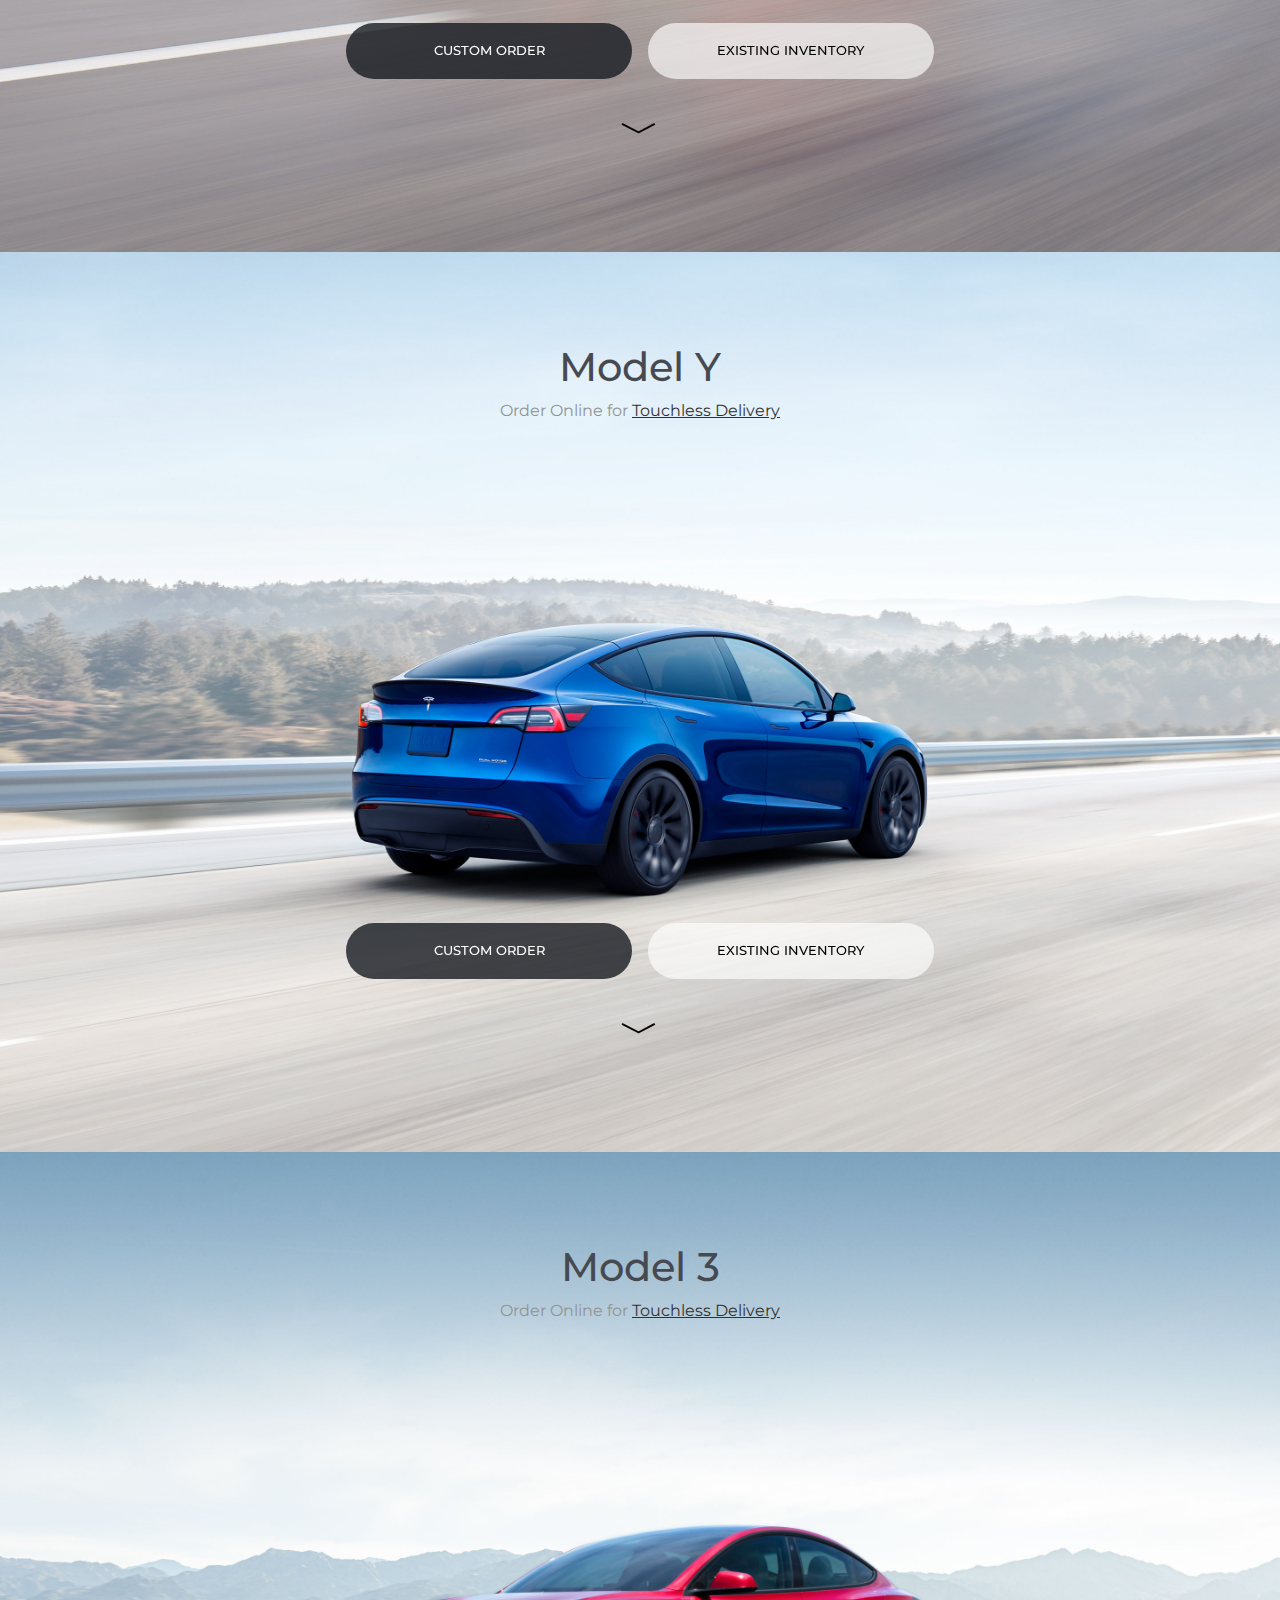
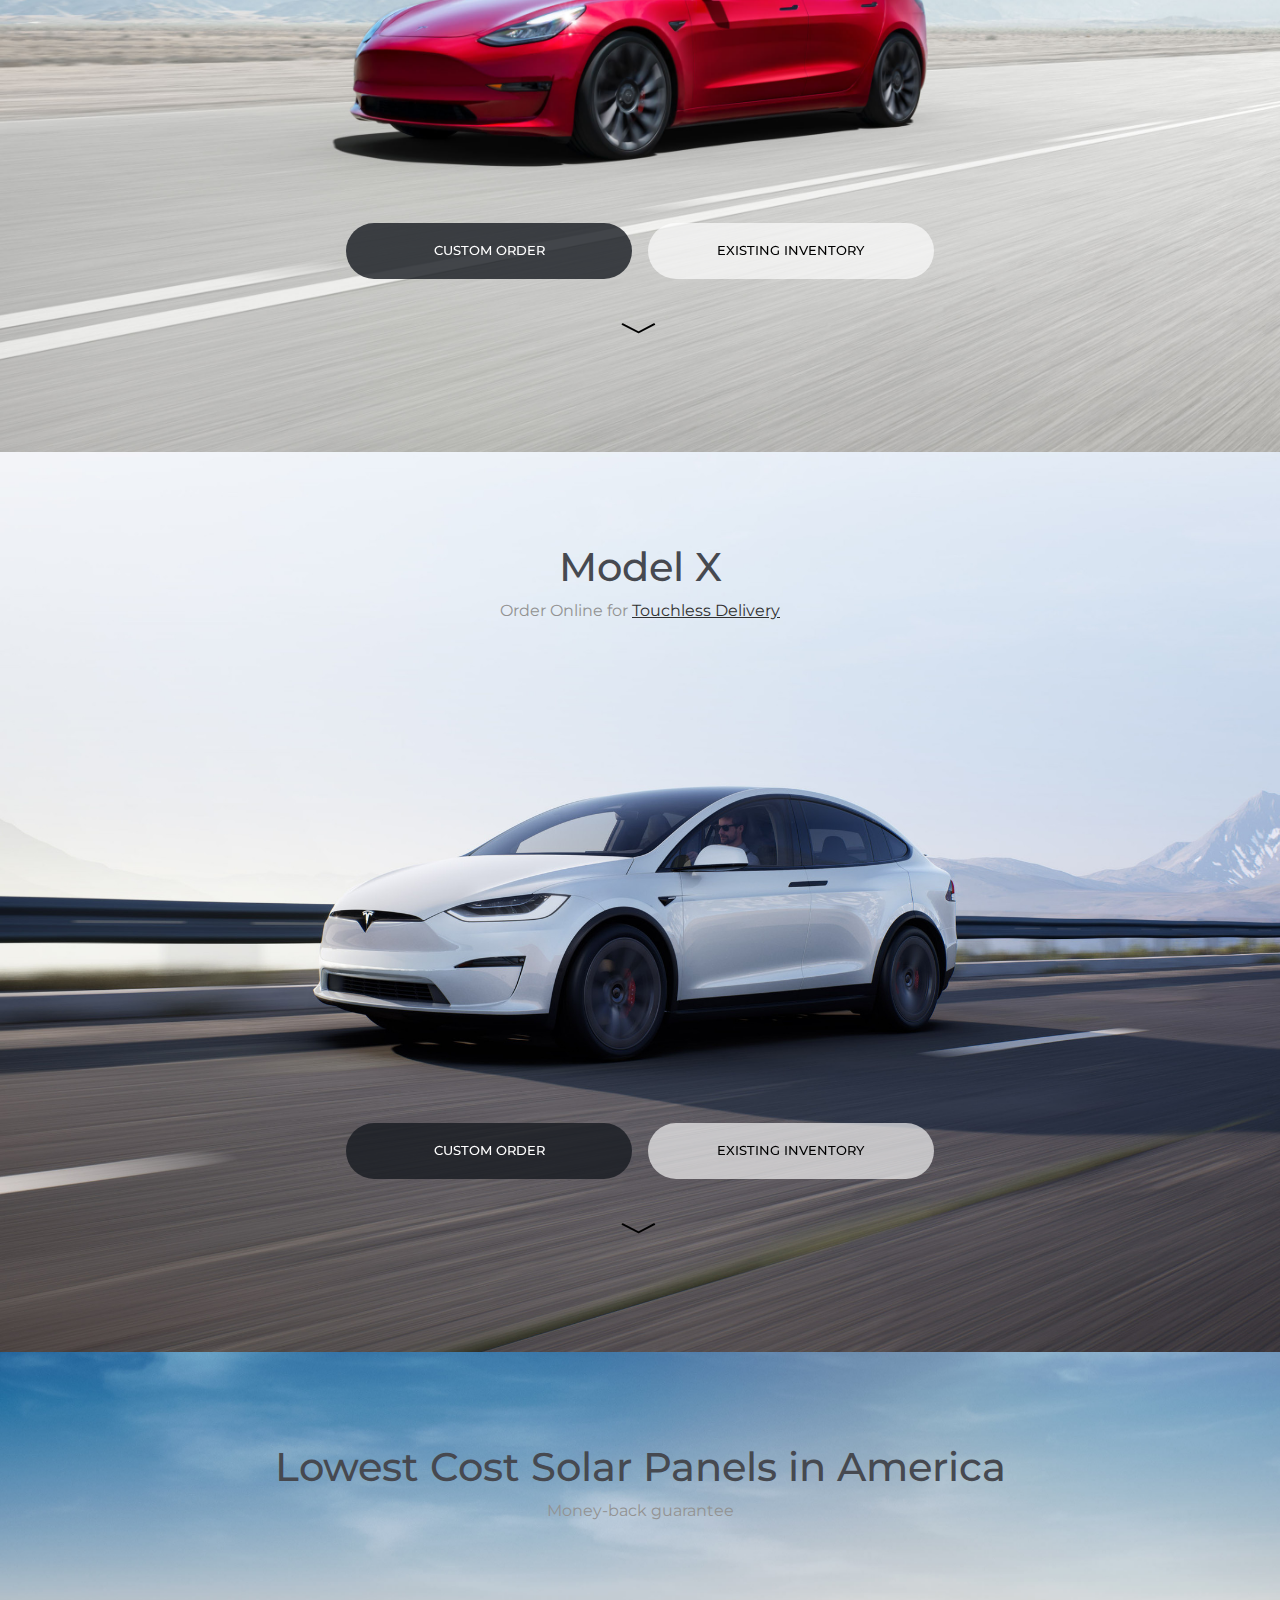
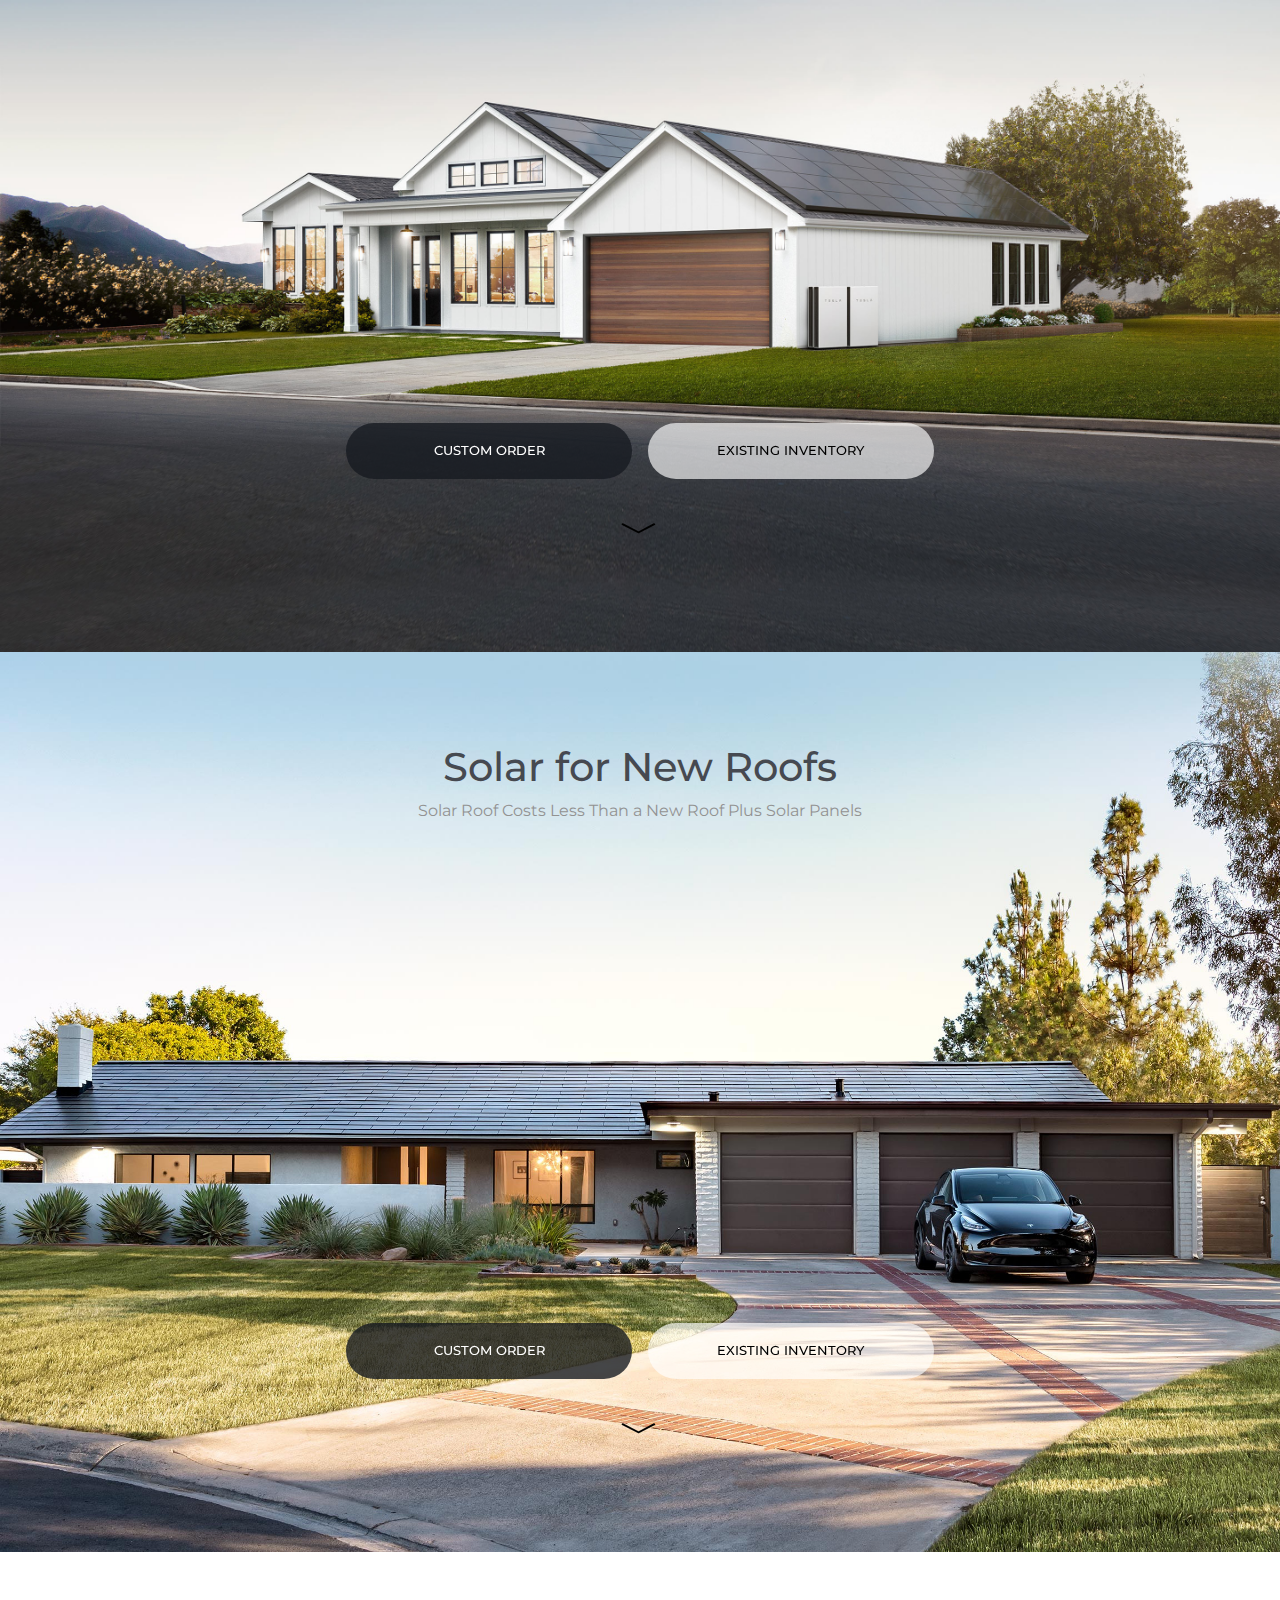
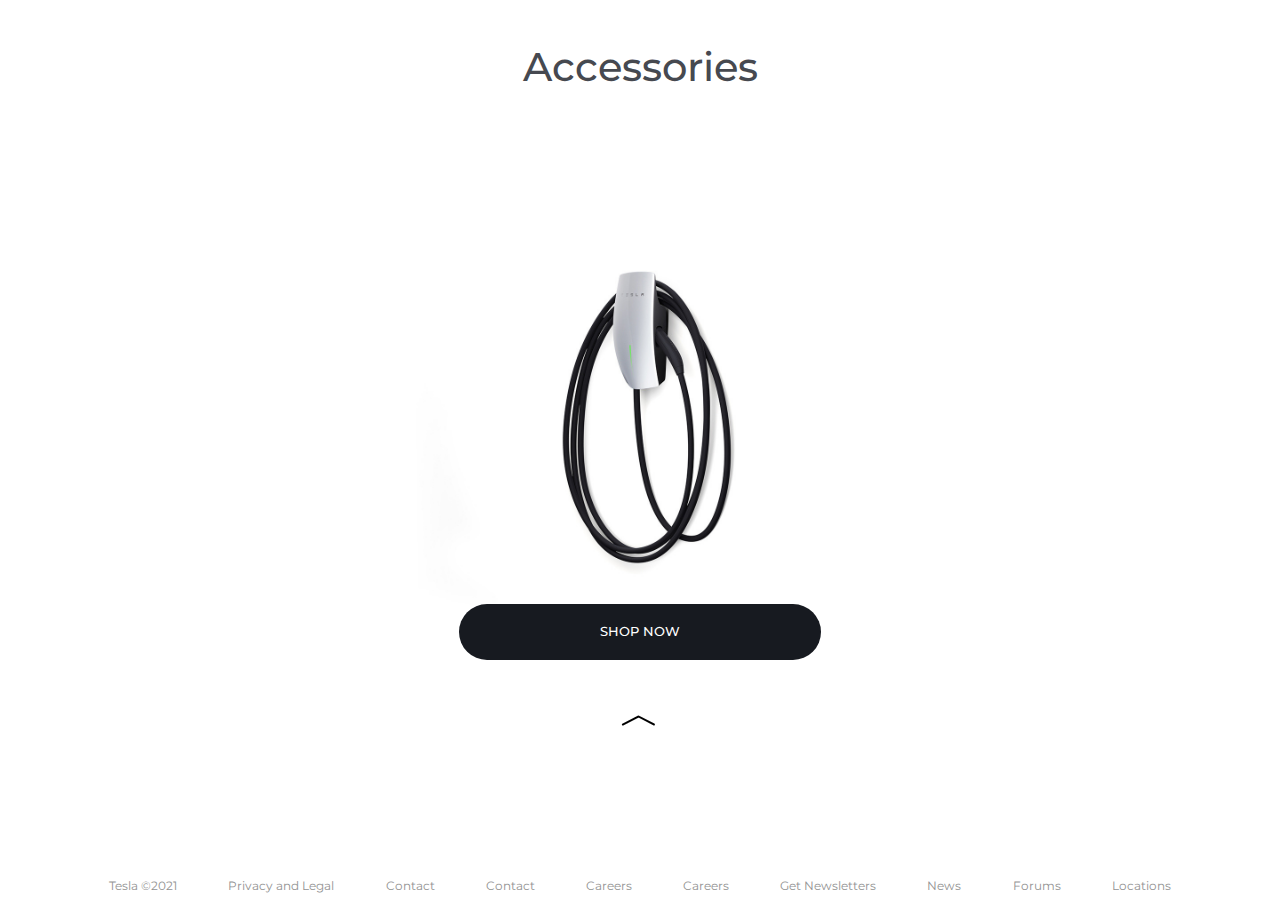
==== commit a53a08bc: "footer" ====
--- a/index.html
+++ b/index.html
@@ -80,7 +80,7 @@
             </div>
             
             </div>
-            <div class="arrow" id="arrow-section2"><p>&#xfe40;</p></div>
+            <div class="arrow" id="arrow-section2"onclick="scrollto1()"><p>&#xfe40;</p></div>
     </div>
 
         </div>
@@ -105,7 +105,7 @@
         </div>
         
         </div>
-        <div class="arrow" id="arrow-section2"><p>&#xfe40;</p></div>
+        <div class="arrow" id="arrow-section2"onclick="scrollto2()"><p>&#xfe40;</p></div>
             
 
         </div>
@@ -131,7 +131,7 @@
         </div>
         
         </div>
-        <div class="arrow" id="arrow-section2"><p>&#xfe40;</p></div>
+        <div class="arrow" id="arrow-section2" onclick="scrollto3()"><p>&#xfe40;</p></div>
             </div>
 
     </div>
@@ -154,7 +154,7 @@
         </div>
         
         </div>
-        <div class="arrow" id="arrow-section2"><p>&#xfe40;</p></div>
+        <div class="arrow" id="arrow-section2" onclick="scrollto4()"><p>&#xfe40;</p></div>
             </div>
 
     </div>
@@ -177,7 +177,7 @@
         </div>
         
         </div>
-        <div class="arrow" id="arrow-section2"><p>&#xfe40;</p></div>
+        <div class="arrow" id="arrow-section2" onclick="scrollto5()"><p>&#xfe40;</p></div>
 
 
             </div>
@@ -203,7 +203,7 @@
         </div>
         
         </div>
-        <div class="arrow" id="arrow-section2"><p>&#xfe40;</p></div>
+        <div class="arrow" id="arrow-section2"onclick="scrollto6()"><p>&#xfe40;</p></div>
 
 
 </div>
@@ -228,16 +228,30 @@
         </div>
         
         </div>
-        <div class="arrow" id="arrow-section2" onclick="scrollto()"><p>&#xfe3f; </p></div>
-
-
-
-
-    </div>
+        <div class="arrow" id="arrow-section2" onclick="scrollto7()"><p>&#xfe3f; </p></div>
+
+
+
+
+    </div>
+    
 
 
 </div>
-
+<footer>
+    <ol>
+        <li>Tesla &copy;2021</li>
+        <li>Privacy and Legal</li>
+        <li>Contact</li>
+        <li>Contact</li>
+        <li>Careers</li>
+        <li> Careers</li>
+        <li>Get Newsletters</li>
+        <li>News</li>
+        <li>Forums</li>
+        <li>Locations</li>
+    </ol>
+</footer>
 
 
 
--- a/style.css
+++ b/style.css
@@ -351,6 +351,17 @@
     .nav-container-secondary {
         z-index: 100;
     }
+    footer>ol>li {
+        padding: 0%;
+        color: #929292;
+    }
+    footer>ol {
+        justify-content: center;
+        font-size:8px;
+    }
+    footer {
+        width: 50vw;
+    }
 }
 @media (min-width:450px) and (max-width:900px) {
     .bottom-container {
@@ -369,6 +380,13 @@
     }
     .nav-container-secondary {
         z-index: 100;
+    }
+    footer>ol>li {
+        padding: 0%;
+        color: #929292;
+    }
+    footer {
+        width: 80vw;
     }
 }
 @media (min-width:900px) and (max-width:1200px) {
@@ -389,6 +407,17 @@
     }
     .nav-container-secondary {
         z-index: 100;
+    }
+    footer>ol>li {
+        padding: 0%;
+        color: #929292;
+    }
+    footer>ol {
+        justify-content: center;
+        font-size:8px;
+    }
+    footer {
+        width: 80vw;
     }
 }
 @media (max-width:450px) {
@@ -427,14 +456,44 @@
         font-size: 12px;
     }
     .nav-container-secondary {
-        position: block;
+        position: absolute;
     left: 35vw;
     bottom: 39vh; 
     z-index: 100;
     }
+    footer>ol>li {
+        padding: 0%;
+        color: #929292;
+    }
+    footer>ol {
+        justify-content: center;
+        font-size:8px;
+    }
+    footer {
+        width: 80vw;
+    }
 }
 @media (max-width:1200px) {
     .nav-menu-list-items {
         display: none;
     }
+    footer>ol>li {
+        padding: 0%;
+        color: #929292;
+    }
+}
+footer>ol {
+    scroll-snap-align: start;
+    scroll-snap-stop: always;
+    display:flex;
+    flex-direction:row;
+    list-style-type: none;
+    width:100vw;
+    text-align:center;
+    justify-content:center;
+    font-size: 12px;
+}
+footer>ol>li {
+    padding: 2%;
+    color: #929292;
 }